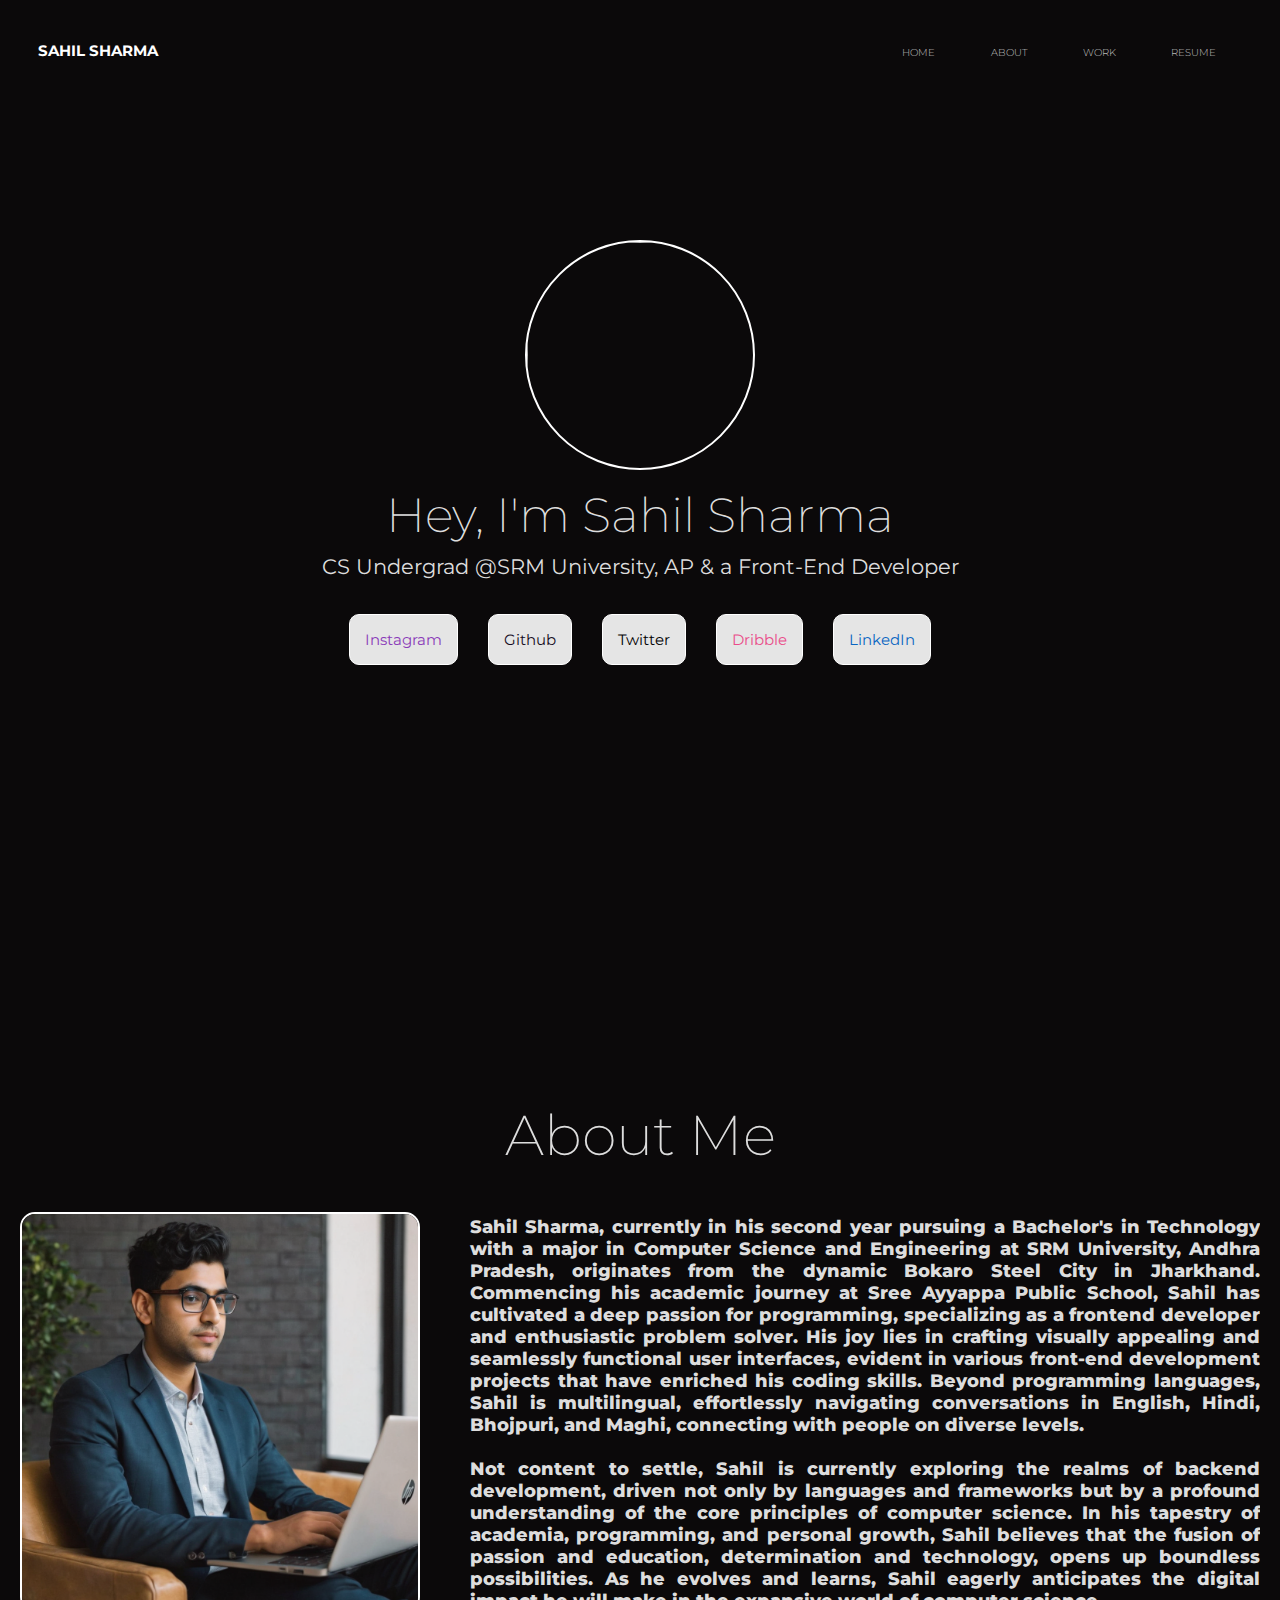
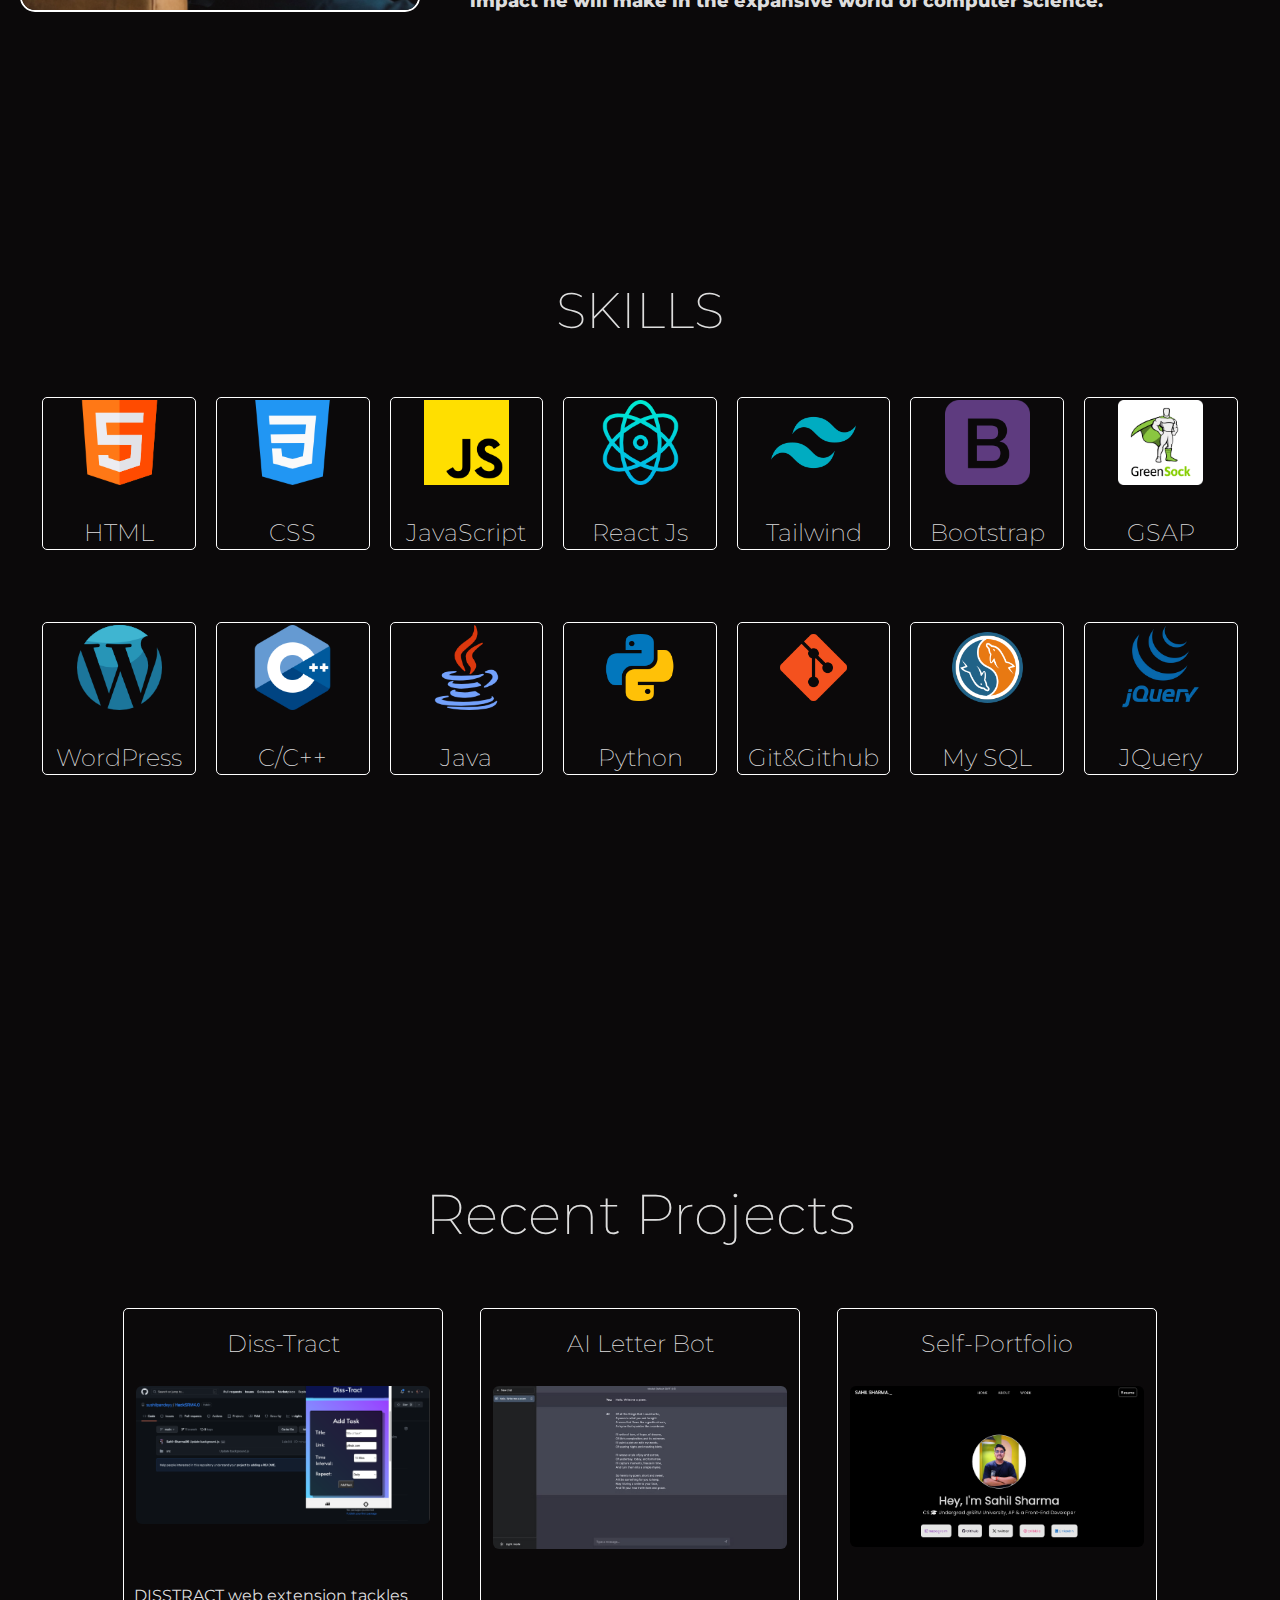
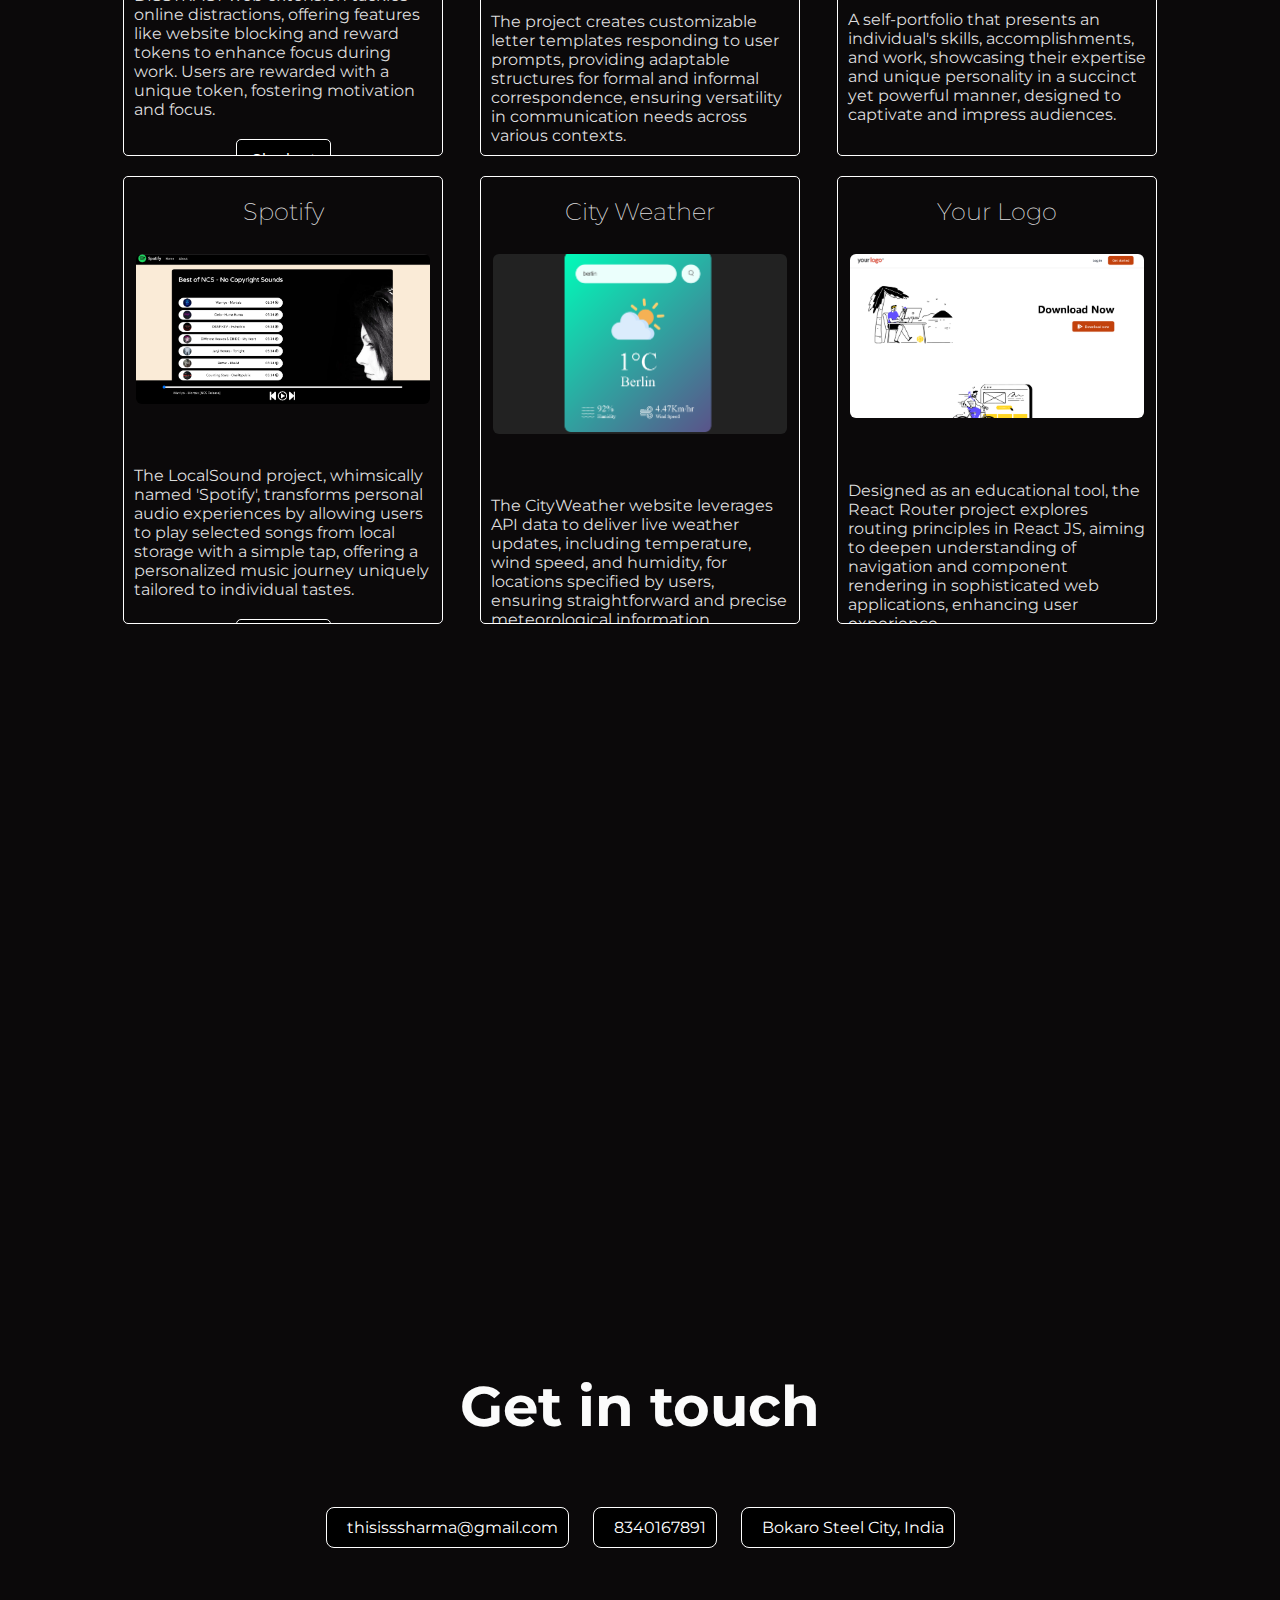
==== index.html @ 9c2ec604 "Project Content Change" ====
<!DOCTYPE html>
<html lang="en">
  <head>
    <meta charset="UTF-8" />
    <meta name="viewport" content="width=device-width, initial-scale=1.0" />
    <title>Portfolio Website</title>
    <link rel="stylesheet" href="style.css" />
    <link
    href="https://cdn.jsdelivr.net/npm/remixicon@4.2.0/fonts/remixicon.css"
    rel="stylesheet"
/>
  </head>
  <body>

    <div class="main">

      <div class="nav">
        <h1 id="logo">SAHIL SHARMA</h1>
        <i class="ri-menu-line" id="menu-icon"></i>
        <div class="navPart2">
          <ul class="navLinks">
            <li><a href="#home-Page"><h2>HOME</h2></a></li>
            <li><a href="#about-Page"><h2>ABOUT</h2></a></li>
            <li><a href="#work-Page"><h2>WORK</h2></a></li>
            <li><a class="button resume" href="https://drive.google.com/file/d/19qJJuSrFkynkQlX98zrEZRynOc0UW84W/view?usp=sharing"><h2>RESUME</h2></a></li>
          </ul>
        </div>
      </div>
  
      <section id="home-Page">
        <div class="homePage">
          <div class="imageContainer">
            <img
              class="image"
              src="https://avatars.githubusercontent.com/u/116885079?v=4"
              alt=""
            />
          </div>
          <div class="nameAndSmallIntro">
            <div class="name">
              <h2>Hey, I'm <span id="my-Name">Sahil Sharma</span></h2>
            </div>
            <div class="smallIntro">
              <p>
                CS
                <i class="fa-solid fa-graduation-cap" style="color: #ffffff"></i>
                Undergrad @SRM University, AP & a Front-End Developer
              </p>
            </div>
          </div>
          <div class="socialMedia">
            <p class="socialIcon">
              <a href="https://www.instagram.com/sharma_ji0612/" class="insta"
                ><i class="fa-brands fa-instagram"></i>   Instagram</a
              >
            </p>
            <p class="socialIcon">
              <a href="https://github.com/Sahil-Sharma06" class="github"
                ><i class="fa-brands fa-github"></i> Github</a
              >
            </p>
            <!-- I want to change my new twitter account link -->
            <p class="socialIcon">
              <a href="https://twitter.com/Sharmaa_ji06" class="twitter"><i class="fa-brands fa-x-twitter"></i> Twitter</a>
            </p>
            
            <p class="socialIcon">
              <a href="https://dribbble.com/SharmaSahil06" class="dribble"
                ><i class="fa-brands fa-dribbble"></i> Dribble</a
              >
            </p>
            <p class="socialIcon">
              <a href="https://www.linkedin.com/in/sahil-sharma-a735b4247/" class="linkedIn"
                ><i class="fa-brands fa-linkedin"></i> LinkedIn</a
              >
            </p>
          </div>
        </div>
    
  
      </section>
      
      <section id="about-Page">
  
        <div class="aboutPage">
          <div class="aboutHeading">
            <h1>About Me</h1>
          </div>
          <div class="aboutMe" id="about-me">
            <div class="aboutMeImage">
              <img id="about-me-img" src="./Assets/AboutMeImage.png" alt="" />
            </div>
            <div class="aboutMeContent">
              <p class="aboutMe-content">
                Sahil Sharma, currently in his second year pursuing a Bachelor's in Technology with a major in Computer Science and Engineering at SRM University, Andhra Pradesh, originates from the dynamic Bokaro Steel City in Jharkhand. Commencing his academic journey at Sree Ayyappa Public School, Sahil has cultivated a deep passion for programming, specializing as a frontend developer and enthusiastic problem solver. His joy lies in crafting visually appealing and seamlessly functional user interfaces, evident in various front-end development projects that have enriched his coding skills. Beyond programming languages, Sahil is multilingual, effortlessly navigating conversations in English, Hindi, Bhojpuri, and Maghi, connecting with people on diverse levels.
  
  
                <br />
                <br />
                Not content to settle, Sahil is currently exploring the realms of backend development, driven not only by languages and frameworks but by a profound understanding of the core principles of computer science. In his tapestry of academia, programming, and personal growth, Sahil believes that the fusion of passion and education, determination and technology, opens up boundless possibilities. As he evolves and learns, Sahil eagerly anticipates the digital impact he will make in the expansive world of computer science.
              </p>
            </div>
          </div>
        </div>
  
      </section>
  
      <section id="skill-Page">
  
        <div class="skillsContainer">
          <div class="skillsHeading">
            <h1 class="skillHeading">SKILLS</h1>
    
            <div class="skills" id="skill-Cards">
              <div class="html skillCard">
                <img class="skillImage" src="./Assets/html.png" alt="" />
                <h2>HTML</h2>
              </div>
              <div class="css skillCard">
                <img class="skillImage" src="./Assets/css-3.png" alt="" />
                <h2>CSS</h2>
              </div>
              <div class="js skillCard">
                <img class="skillImage" src="./Assets/js.png" alt="" />
                <h2>JavaScript</h2>
              </div>
              <div class="react skillCard">
                <img class="skillImage" src="./Assets/physics.png" alt="" />
                <h2>React Js</h2>
              </div>
              <div class="tailwind skillCard">
                <img class="skillImage" src="./Assets/tailwind.png" alt="" />
                <h2>Tailwind</h2>
              </div>
              <div class="bootstrap skillCard">
                <img class="skillImage" src="./Assets/bootstrap.png" alt="" />
                <h2>Bootstrap</h2>
              </div>
              <div class="gsap skillCard">
                <img class="skillImage" src="./Assets/greensock@2x.png" alt="" />
                <h2>GSAP</h2>
              </div>
              <div class="wordpress skillCard">
                <img class="skillImage" src="./Assets/wordpress.png" alt="" />
                <h2>WordPress</h2>
              </div>
              <div class="cPlusPlus skillCard">
                <img class="skillImage" src="./Assets/c-.png" alt="" />
                <h2>C/C++</h2>
              </div>
              <div class="java skillCard">
                <img class="skillImage" src="./Assets/java.png" alt="" />
                <h2>Java</h2>
              </div>
              <div class="python skillCard">
                <img class="skillImage" src="./Assets/python.png" alt="" />
                <h2>Python</h2>
              </div>
              <div class="gitAndGitHub skillCard">
                <img class="skillImage" src="./Assets/git.png" alt="" />
                <h2>Git&Github</h2>
              </div>
              <div class="mysql skillCard">
                <img class="skillImage" src="./Assets/mysql.png" alt="" />
                <h2>My SQL</h2>
              </div>
              <div class="jquery skillCard">
                <img class="skillImage" src="./Assets/Jquery.webp" alt="" />
                <h2>JQuery</h2>
              </div>
            </div>
          </div>
        </div>
  
      </section>
  
  
      <section id="project-Page">
  
        <div class="recentWorkContainer" id="work-Page">
          <div class="recentWorkHeading">
            <h1 class="recentHeading">Recent Projects</h1>
    
            <div class="projects">
              <div class="disstract project">
                <h2 class="projectHeading">Diss-Tract</h2>
                <img src="./Assets/Diss-Tract.png" alt="" />
                <p class="projectContent">
                  DISSTRACT web extension tackles online distractions, offering
                  features like website blocking and reward tokens to enhance focus
                  during work. Users are rewarded with a unique token, fostering
                  motivation and focus.
                </p>
                <a
                class="button"
                href=""
                ><button class="link">Checkout<i class="fa-solid fa-arrow-up-right-from-square"></i></button></a
              >
              </div>
              <div class="letterBot project">
                <h2 class="projectHeading">AI Letter Bot</h2>
                <img src="./Assets/Chatbot.png" alt="" />
                <p class="projectContent">
                  The project creates customizable letter templates responding to user prompts, providing adaptable structures for formal and informal correspondence, ensuring versatility in communication needs across various contexts.
                </p>
                <a
                class="button"
                href=""
                ><button class="link">Checkout<i class="fa-solid fa-arrow-up-right-from-square"></i></button></a
              >
              </div>
              <div class="portfolio project">
                <h2 class="projectHeading">Self-Portfolio</h2>
                <img src="./Assets/self-portfolio.png" alt="" />
                <p class="projectContent">
                  A self-portfolio that presents an individual's skills, accomplishments, and work, showcasing their expertise and unique personality in a succinct yet powerful manner, designed to captivate and impress audiences.
                </p>
                <a
                class="button"
                href=""
                ><button class="link">Checkout<i class="fa-solid fa-arrow-up-right-from-square"></i></button></a
              >
              </div>
              <div class="SpotifyClone project">
                <h2 class="projectHeading">Spotify</h2>
                <img src="./Assets/Spotify.png" alt="" />
                <p class="projectContent">
                  The LocalSound project, whimsically named 'Spotify', transforms personal audio experiences by allowing users to play selected songs from local storage with a simple tap, offering a personalized music journey uniquely tailored to individual tastes.                </p>
                <a
                class="button"
                href=""
                ><button class="link">Checkout<i class="fa-solid fa-arrow-up-right-from-square"></i></button></a
              >
              </div>
              <div class="weatherapp project">
                <h2 class="projectHeading">City Weather</h2>
                <img src="./Assets/weather-app.png" alt="" />
                <p class="projectContent">
                  The CityWeather website leverages API data to deliver live weather updates, including temperature, wind speed, and humidity, for locations specified by users, ensuring straightforward and precise meteorological information.
                </p>
                <a
                class="button"
                href=""
                ><button class="link">Checkout<i class="fa-solid fa-arrow-up-right-from-square"></i></button></a
              >
              </div>
              <div class="yourLogo project">
                <h2 class="projectHeading">Your Logo</h2>
                <img src="./Assets/yourlogo.png" alt="" />
                <p class="projectContent">
                  Designed as an educational tool, the React Router project explores routing principles in React JS, aiming to deepen understanding of navigation and component rendering in sophisticated web applications, enhancing user experience.
                </p>
                <a
                class="button"
                href=""
                ><button class="link">Checkout<i class="fa-solid fa-arrow-up-right-from-square"></i></button></a
              >
              </div>
            </div>
          </div>
        </div>
    
  
      </section>
  
      
      <section class="contact-me" id="contact-loc">
        <h1>Get in touch</h1>
        <div class="contact">
          <div class="contact-card">
            <i class="fa-regular fa-envelope"></i>
            <p>thisisssharma@gmail.com</p>
          </div>
          <div class="contact-card">
            <i class="fa-solid fa-phone"></i>
            <p>8340167891</p>
          </div>
          <div class="contact-card">
            <i class="fa-solid fa-address-card"></i>
            <p>Bokaro Steel City, India</p>
          </div>
        </div>
        <div class="socialMedia footer">
          <p class="socialIcon">
            <a href="https://www.instagram.com/sharma_ji0612/" class="insta"
              ><i class="fa-brands fa-instagram"></i> Instagram</a
            >
          </p>
          <p class="socialIcon">
            <a href="https://github.com/Sahil-Sharma06" class="github"
              ><i class="fa-brands fa-github"></i> Github</a
            >
          </p>
          <p class="socialIcon">
            <a href="https://twitter.com/Sharmaji0612" class="twitter">
              <i class="fa-brands fa-x-twitter"></i> Twitter</a
            >
          </p>
          <p class="socialIcon">
            <a href="https://dribbble.com/SharmaSahil06" class="dribble"
              ><i class="fa-brands fa-dribbble"></i> Dribble</a
            >
          </p>
          <p class="socialIcon">
            <a href="https://www.linkedin.com/in/sahil-sharma-a735b4247/" class="linkedIn"
              ><i class="fa-brands fa-linkedin"></i> LinkedIn</a
            >
          </p>
        </div>
      </section>
  
      <script
        src="https://kit.fontawesome.com/61b1ea64b8.js"
        crossorigin="anonymous"
      ></script>
      <script src="https://cdnjs.cloudflare.com/ajax/libs/gsap/3.12.4/gsap.min.js" integrity="sha512-EZI2cBcGPnmR89wTgVnN3602Yyi7muWo8y1B3a8WmIv1J9tYG+udH4LvmYjLiGp37yHB7FfaPBo8ly178m9g4Q==" crossorigin="anonymous" referrerpolicy="no-referrer"></script>
      
      <script src="https://cdnjs.cloudflare.com/ajax/libs/gsap/3.12.4/ScrollTrigger.min.js" integrity="sha512-OzC82YiH3UmMMs6Ydd9f2i7mS+UFL5f977iIoJ6oy07AJT+ePds9QOEtqXztSH29Nzua59fYS36knmMcv79GOg==" crossorigin="anonymous" referrerpolicy="no-referrer"></script>
  
      <script src="js.js"></script>
    </body>
  </html>
  


    </div>
---- style.css ----
@import url('https://fonts.googleapis.com/css2?family=Montserrat&display=swap');

* {
  margin: 0;
  padding: 0;
  box-sizing: border-box;
}

h1 {
  font-weight: 200;
}

h2 {
  font-weight: 200;
}

html, body {
  height: 100%;
  width: 100%;
}

.main {
  height: 100%;
  width: 100%;
}

body {
  background-color: #0b090a;
  color: #dddddd;
  font-family: 'Montserrat', sans-serif;
  scroll-behavior: smooth;
  width: 100vw;

}

li, a {
  font-size: 0.8vw; /* Adjust font size for better responsiveness */
  color: white;
  text-decoration: none;
  list-style: none;
}

.navLinks li a h2{
  font-size: 0.8vw;
}
.navLinks ul i{
  cursor: pointer;
}

.nav {
  height: 100px;
  width: 100%;
  display: flex;
  justify-content: space-between;
  align-items: center;
  padding: 0 3vw;
}

#logo {
  cursor: pointer;
  font-size: 1.2vw;
  font-weight: bold;
  color: white;
}

.nav h1 {
  font-size: 1.5vw;
}

.nav i{
  display: none;
}

.navLinks li {
  display: inline-block;
  padding: 0 2vw; /* Adjust horizontal padding */
}

.navLinks li a {
  position: relative;
  transition: color 0.3s ease 0s;
}

.resume {
  height: 2.5vw;
  width: 5vw;
  font-size: 1.2vw; /* Adjust font size */
  color: rgb(255, 255, 255);
  background-color: #0b090a;
  border-radius: 5px;
  cursor: pointer;
}

.navLinks li a::after {
  content: '';
  display: block;
  position: absolute;
  width: 0;
  height: 2px;
  background-color: rgb(187, 187, 187);
  bottom: -3px;
  left: 0;
  transition: width 0.5s ease 0s;
}

.navLinks li a:hover::after {
  width: 100%;
}

@media (max-width: 600px) {
  .nav { 
    padding: 5px; /* Adjust padding for smaller screens */
    width: 100%;
  }

  .nav i{
    display: flex;
    align-items: center;
    padding: 0 3vw;
  }

  #logo {
    font-size: 3vw; /* Adjust logo size for smaller screens */
    padding: 0 3vw;
  }

  .navPart2 {
    display: none;
    position: absolute;
    top: 100px;
    left: 0;
    width: 100%;
    background-color: #0b090a;
    padding: 20px;
    box-sizing: border-box;
    z-index: 1000;
    transition: transform 0.3s ease;
    transform: translateY(-100%);
  }

  .navPart2.show-menu {
    display: block;
    transform: translateY(0);
  }

  .navLinks {
    display: flex;
    flex-direction: column;
    justify-content: center;
  }

  .navLinks li {
    margin-bottom: 10px;
  }

  .hide {
    display: none;
  }

  .navLinks{
    display: flex;
    flex-direction: column;
  }

  .navPart2{
    margin-left: 10px;
    display: none;
  }

  .nav h1 {
    font-size: 4vw; /* Adjust heading size for smaller screens */
  }

  .navLinks li {
   /* Change list items to display as block elements */
    padding: 10px 0; /* Adjust vertical padding */
  }

  .navLinks li a h2 {
    margin-left: 15px;
    font-size: 4vw; /* Adjust font size for smaller screens */
  }

  .resume {
    height: auto; /* Adjust height to fit content */
    width: auto; /* Adjust width to fit content */
    font-size: 1.2vw; /* Adjust font size */
  }
}



.homePage {
  height: 80vh;
  width: 100%;
  display: flex;
  flex-direction: column;
  justify-content: center;
  align-items: center;
}

#my-Name{
  transition: all 0.2s ease;
}

#my-Name:hover{
  /* font-size: 3.5rem; */
  cursor: pointer;
  color: rgb(217, 0, 255);
  /* text-decoration: underline; */
}

.image {
  height: 230px;
  width: 230px;
  border-radius: 50%;
  border: 2px solid white;
}

.nameAndSmallIntro {
  text-align: center;
  margin-top: 10px;
}

.smallIntro h3 {
  font-size: 1.5rem;
}

.smallIntro p {
   margin-top: 10px;
  font-size: 1.3rem;
}

.name {
  font-size: 2rem;
}

.socialMedia {
  display: flex;
  margin-top: 20px;
}

.socialIcon {
  background-color: rgb(229, 229, 229);
  border: 1px solid white;
  border-radius: 10px;
  padding: 15px;
  margin: 15px;
}

.socialIcon a {
  color: black;
  font-size: 15px;
  cursor: pointer;
}

.socialMedia .socialIcon .twitter {
  color: black;
}


.socialMedia .socialIcon .insta {
  color: #8a3ab9;
}

.socialMedia .socialIcon .github {
  color: #150c23;
}

.socialMedia .socialIcon .dribble {
  color: #ea4c89;
}

.socialMedia .socialIcon .linkedIn {
  color: #0a66c2;
}

.introContent {
  margin: 20px;
  text-align: left;
}

@media (max-width: 600px){
  .homePage{
    width: 100%;
    height: 65vh;
  }
  .name h2{
    font-size: 8vw;
  }
  .socialMedia{
   display: none;
  }
  #my-Name{
    color: rgb(217, 0, 255);
  }
  
}

.aboutPage{
    margin-top: 10vh;
    height: 100vh;
    padding: 20px;
    /* width: 100%; */
    display: flex;
    flex-direction: column;
    align-items: center;
    justify-content: center;
}

.aboutHeading h1{
    font-size: 56px;
    padding: 20px;
}

.aboutMe{
    display: flex;
    justify-content: center;
    align-items: center;
    overflow: hidden;
}

.aboutMe .aboutMeImage img{
    height: 400px;
    width: 400px;
    margin-right: 50px;
    object-fit: cover;
    overflow: hidden;
    border: 2px solid white;
    border-radius: 15px;
}

.aboutMeContent{
    height: 50vh;
    width: 100%;
    display: flex;
    flex-direction: column;
    justify-content: center;
    align-items: center;
}

.aboutMe .aboutMeContent p{
    text-align: justify;
    font-size: 18px;
    font-weight: 800;
}

@media (max-width: 600px) {
  .aboutPage{
    width: 100%;
  }

  .aboutHeading h1{
    font-size: 10vw;
  }

  .aboutMeImage{
    display: flex;
    align-items: center;
    margin-left: 10vw;
  }

  #about-me-img{
    height: 300px;
    width: 300px;
  }

  .aboutMe{
    flex-direction: column;
  }

  .aboutMeContent{
    width: 80vw;
  }

  .aboutMe .aboutMeContent p{
    font-size: 11px;
    font-weight: 300;
  }


}

.skillsContainer {
  margin-top: 50px;
  height: 100vh;
  width: 100%;
}

.skillsHeading {
  display: flex;
  flex-direction: column;
  justify-content: center;
  align-items: center;
}

.skillHeading {
  font-size: 50px;
  padding: 20px;
}

.skills {
  display: flex;
  flex-wrap: wrap;
  justify-content: center;
  align-items: center;
  height: 50vh;
  width: 100vw;
}

.skillCard {
  height: 12vw;
  width: 12vw;
  border-radius: 20px;
  display: flex;
  flex-direction: column;
  overflow: hidden;
  align-items: center;
  justify-content: center;
  gap: 2.5vh;
  transition: all ease 0.5s;
}

.skillCard:hover {
  background-color: rgb(220, 220, 220);
  color: black;
}

.skillCard h2 {
  margin-top: 10px;
}

.html {
  border: 1px solid white;
  margin: 10px;
  border-radius: 5px;
}

.css {
  border: 1px solid white;
  margin: 10px;
  border-radius: 5px;
}

.js {
  border: 1px solid white;
  margin: 10px;
  border-radius: 5px;
}

.react {
  border: 1px solid white;
  margin: 10px;
  border-radius: 5px;
}

.tailwind {
  border: 1px solid white;
  margin: 10px;
  border-radius: 5px;
}

.bootstrap {
  border: 1px solid white;
  margin: 10px;
  border-radius: 5px;
}

.gsap {
  border: 1px solid white;
  margin: 10px;
  border-radius: 5px;
}

.skillImage {
  height: 85px;
  width: 85px;
}

.wordpress {
  border: 1px solid white;
  margin: 10px;
  border-radius: 5px;
}

.cPlusPlus {
  border: 1px solid white;
  margin: 10px;
  border-radius: 5px;
}

.java {
  border: 1px solid white;
  margin: 10px;
  border-radius: 5px;
}

.python {
  border: 1px solid white;
  margin: 10px;
  border-radius: 5px;
}

.gitAndGitHub {
  border: 1px solid white;
  margin: 10px;
  border-radius: 5px;
}

.mysql {
  border: 1px solid white;
  margin: 10px;
  border-radius: 5px;
}

.jquery {
  border: 1px solid white;
  margin: 10px;
  border-radius: 5px;
}

@media (max-width: 600px) {
  .skillsContainer {
    width: 100%;
    margin-top: 20px; 
  }

  .skills {
    height: auto; /* Remove fixed height */
    width: 100%;
    display: flex;
    flex-wrap: wrap;
    justify-content: center;
    align-items: center;
    padding: 0 5px; /* Add padding to create space between cards */
  }

  .skillCard {
    height: 110px; 
    width: 45%; 
    margin: 10px 2.5%;
    gap: 1vh; 
  }

  .skillCard h2 {
    font-size: 1rem; 
  }

  .skillImage {
    height: 40px; 
    width: 40px; 
  }

  .skillsHeading h1 {
    font-size: 45px;
  }
}


.recentWorkContainer {
  height: 150vh;
  width: 100%;
}

.recentWorkHeading {
  display: flex;
  flex-direction: column;
  justify-content: center;
  align-items: center;
}

.recentHeading {
  font-size: 56px;
  padding: 20px;
}

.projects {
  height: 700px;
  width: 85vw;
  display: flex;
  margin-top: 30px;
  justify-content: space-evenly;
  flex-wrap:wrap;
  align-items: center;
}

.project {
  height: 35vw;
  width: 25vw;
  margin-top: 20px;
  border-radius: 20px;
  display: flex;
  flex-direction: column;
  align-items: center;
  overflow: hidden;
  gap: 2.5vh;
  transition: all ease 0.5s;
}

.project .link{
  height: 40px;
  width: 95px;
  font-size: 15px;
  color: rgb(255, 255, 255);
  background-color: rgb(0, 0, 0);
  border: 1px solid white;
  border-radius: 5px;
  cursor: pointer;
  position: inherit;
  top: 30%;
  left: 20%;
}

.project .link:hover{
  background-color: rgb(220, 220, 220);
  color: black;
  transition: all 0.3s ease 0s;
}


.project p{
  padding: 10px;
  height: 140px;
}

.projectHeading {
  margin-top: 20px;
}

.projectContent {
  margin-top: 30px;
}

.disstract {
  border: 1px solid white;
  margin: 10px;
  border-radius: 5px;
}

.letterBot {
  border: 1px solid white;
  margin: 10px;
  border-radius: 5px;
}

.portfolio {
  border: 1px solid white;
  margin: 10px;
  border-radius: 5px;
}

.SpotifyClone {
  border: 1px solid white;
  margin: 10px;
  border-radius: 5px;
}

.weatherapp {
  border: 1px solid white;
  margin: 10px;
  border-radius: 5px;
}

.yourLogo {
  border: 1px solid white;
  margin: 10px;
  border-radius: 5px;
}

.project img{
  height: 180px;
  width: 23vw;
  border-radius: 6px;
  margin-top: 5px;
  object-fit: cover;
}

@media (max-width: 600px) {
  .recentWorkContainer{
    width: 100%;
    height: 370vh;
    margin-top: 35vh; 
  }
  .projects {
    width: 100%;
    padding: 0 10px; /* Add padding for spacing */
  }

  .recentHeading{
    font-size: 40px;
  }

  .project {
    width: 90%;
    height: 60vh;
    margin-top: 20px;
    border-radius: 20px;
    display: flex;
    flex-direction: column;
    align-items: center;
    overflow: hidden;
    gap: 2.5vh;
    transition: all ease 0.5s;
    padding-bottom: 15px;
  }

  .project img{
    width: 100%;
  }

  .project .link {
    height: 40px;
    width: 95px;
    font-size: 15px;
  }

  .project .link:hover {
    background-color: rgb(220, 220, 220);
    color: black;
    transition: all 0.3s ease 0s;
  }

  .project p {
    padding: 10px;
    height: auto; /* Remove fixed height */
    width: 100%; /* Adjust width to fill the container */
  }

  .projectHeading {
    margin-top: 20px;
  }

  .projectContent {
    margin-top: 30px;
  }
}



#contact-loc{
  height: 100vh;
  width: 100%;
  margin-top: 100px;
}

.contact-me {
  width: 100vw;
  height: 100vh;
  padding: 100px;
  display: flex;
  flex-direction: column;
  align-items: center;
  justify-content: center;
}

.contact-me h1 {
  font-size: 56px;
  color: #fbfbfb;
  font-weight: 700;
}

.contact {
  display: flex;
  gap: 24px;
}

.contact-card:hover{
  background-color: rgb(220, 220, 220);
  color: black;
  transition: all 0.3s ease 0s;
}

.contact-card {
  background-color: #000000;
  color: rgb(255, 255, 255);
  border: 1px solid white;
  padding: 10px;
  border-radius: 8px;
  display: flex;
  align-items: center;
  justify-content: center;
  gap: 10px;
  margin-top: 7.5vh;
  cursor: pointer;
}


@media (max-width: 600px) {

  #contact-loc{
    margin-top: 40vh;
  }
  .contact-me {
    padding: 50px; 
  }

  .contact-me h1 {
    font-size: 36px; 
  }

  .contact {
    flex-direction: column;
    align-items: center;
    gap: 20px; 
  }

  .contact-card {
    margin-top: 20px; 
    padding: 15px; 
  }

}

.footer{
  display: none;
}

@media (max-width: 600px) {

  .footer{
    width: 100%;
    text-align: center;
    display: block;
  }
}

/* Making the website responsive  */
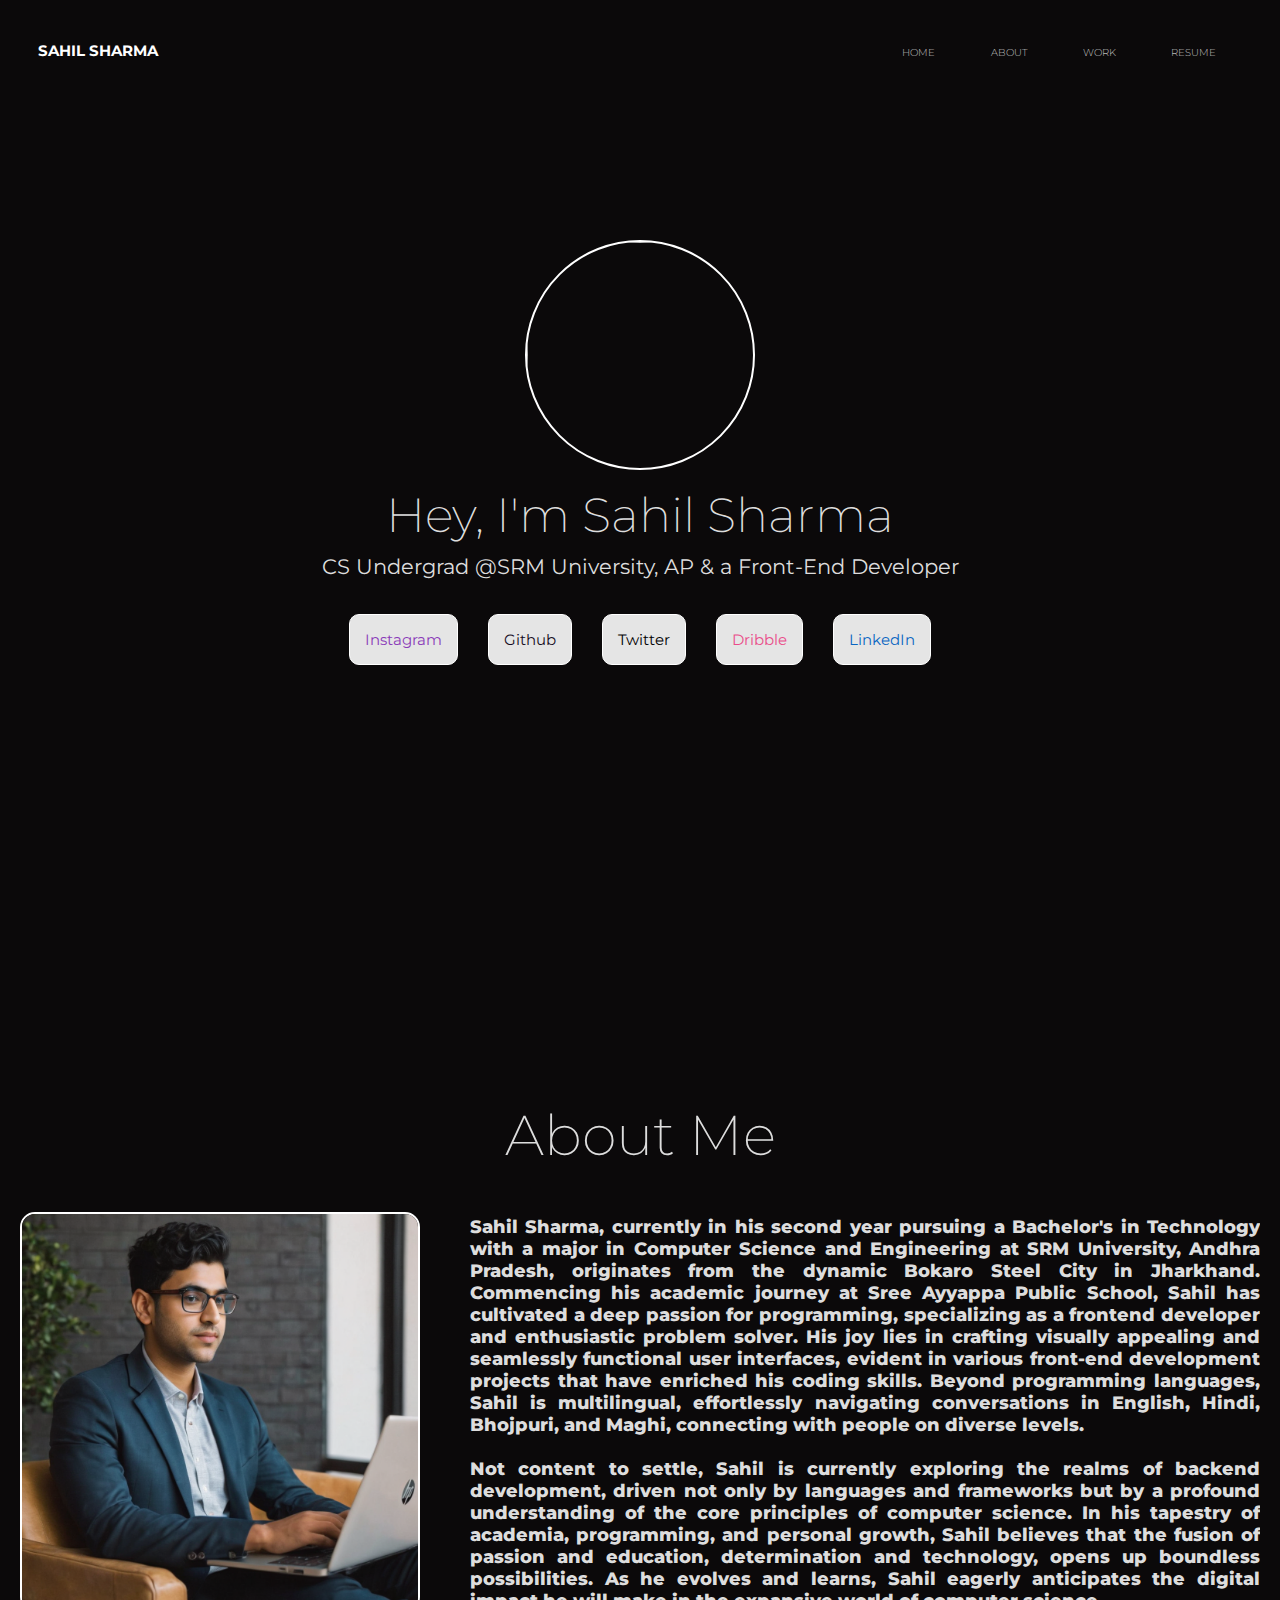
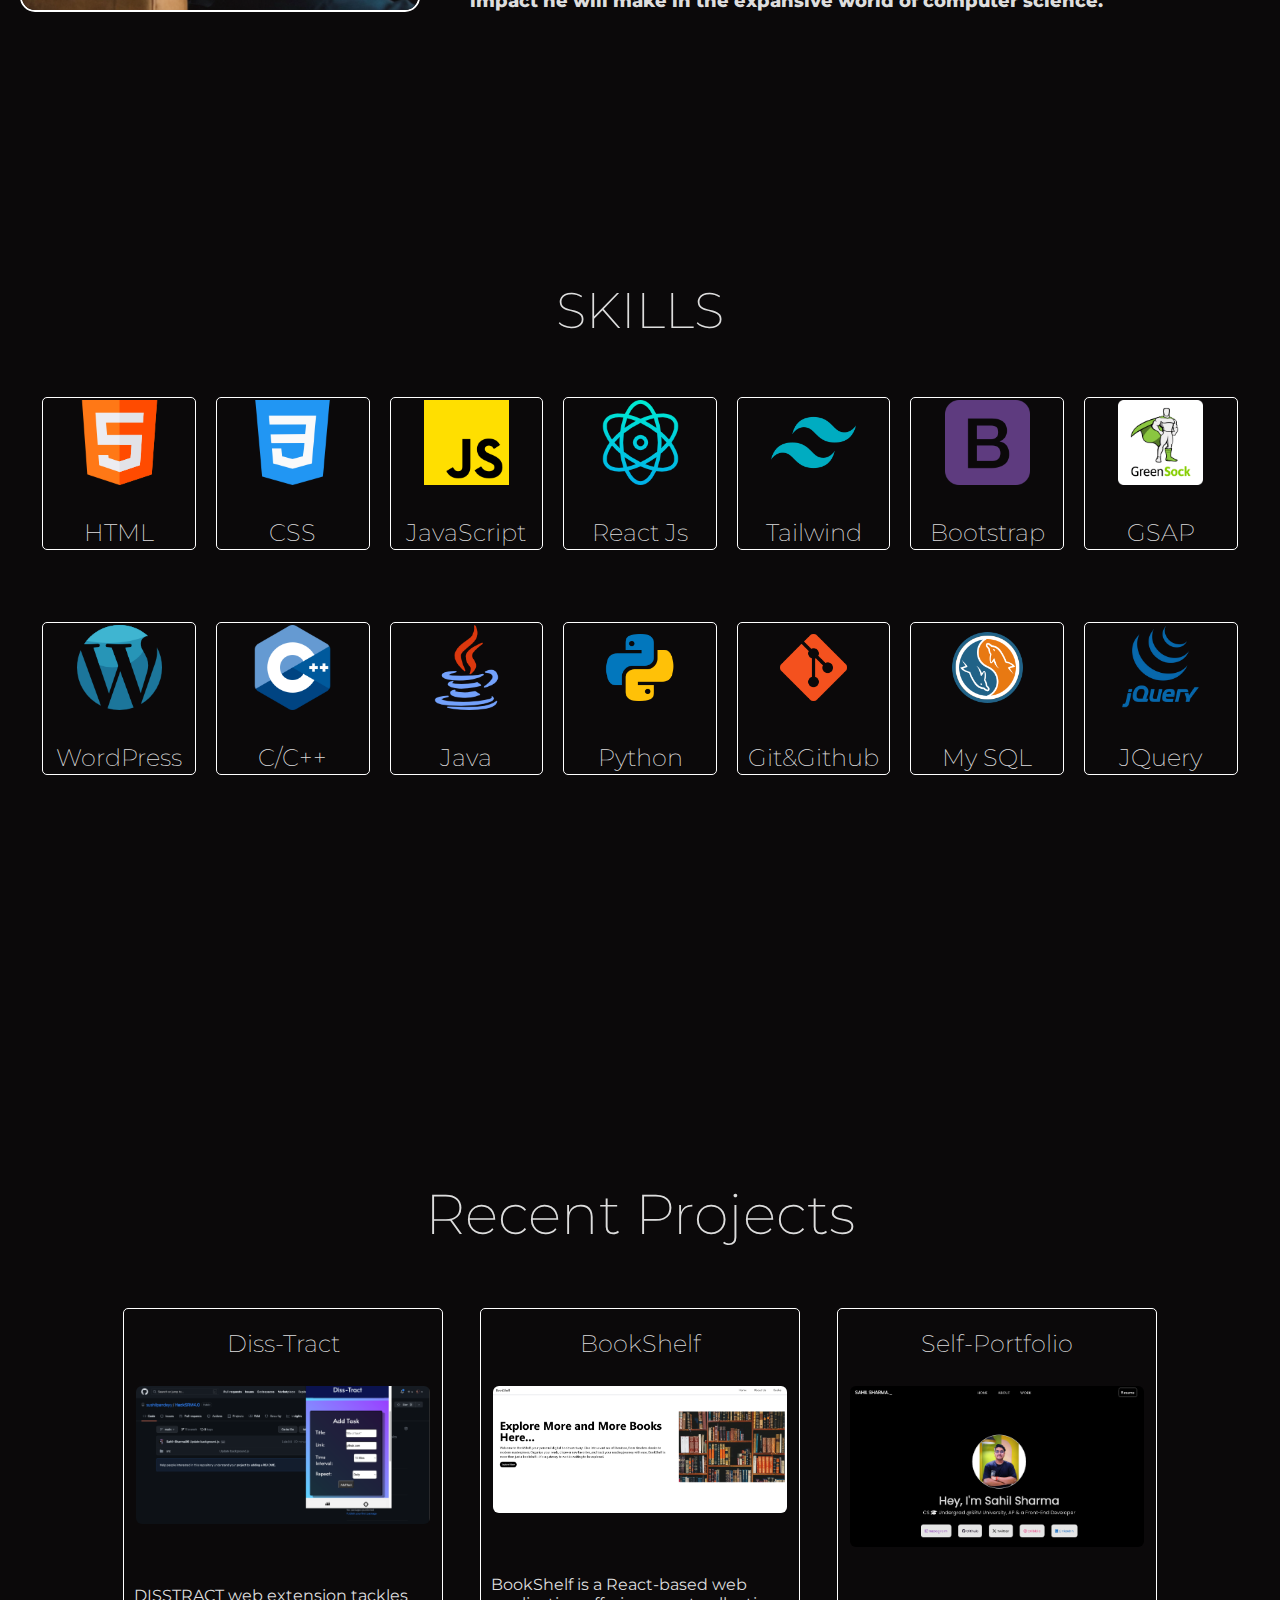
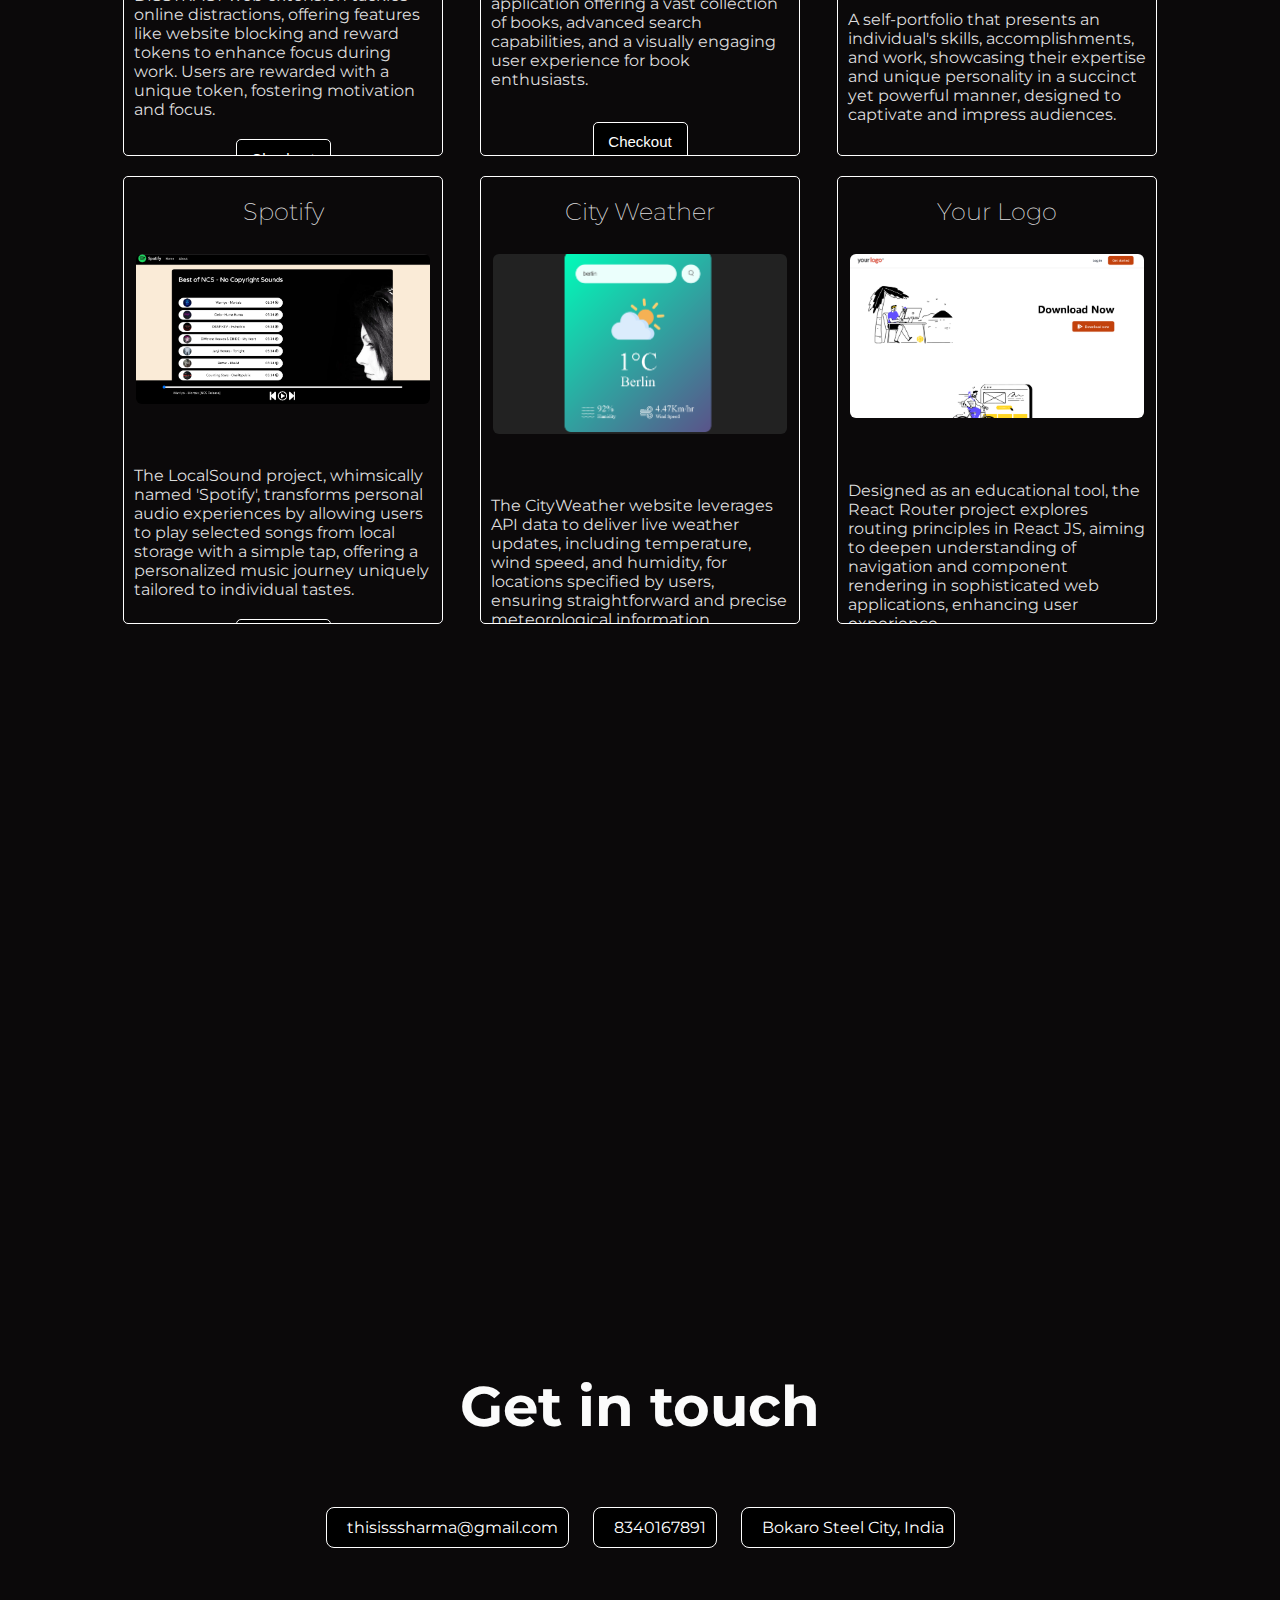
==== commit b0882d87: "Project Section Change" ====
--- a/index.html
+++ b/index.html
@@ -198,10 +198,10 @@
               >
               </div>
               <div class="letterBot project">
-                <h2 class="projectHeading">AI Letter Bot</h2>
-                <img src="./Assets/Chatbot.png" alt="" />
-                <p class="projectContent">
-                  The project creates customizable letter templates responding to user prompts, providing adaptable structures for formal and informal correspondence, ensuring versatility in communication needs across various contexts.
+                <h2 class="projectHeading">BookShelf</h2>
+                <img src="./Assets/BookShelf.png" alt="" />
+                <p class="projectContent">
+                  BookShelf is a React-based web application offering a vast collection of books, advanced search capabilities, and a visually engaging user experience for book enthusiasts.
                 </p>
                 <a
                 class="button"
--- a/style.css
+++ b/style.css
@@ -348,6 +348,7 @@
 @media (max-width: 600px) {
   .aboutPage{
     width: 100%;
+    height: auto;
   }
 
   .aboutHeading h1{
@@ -370,7 +371,9 @@
   }
 
   .aboutMeContent{
+    margin-top: 10px;
     width: 80vw;
+    height: 50vh;
   }
 
   .aboutMe .aboutMeContent p{
@@ -692,7 +695,7 @@
 
   .project {
     width: 90%;
-    height: 60vh;
+    height: 65vh;
     margin-top: 20px;
     border-radius: 20px;
     display: flex;
@@ -722,8 +725,8 @@
 
   .project p {
     padding: 10px;
-    height: auto; /* Remove fixed height */
-    width: 100%; /* Adjust width to fill the container */
+    /* height: auto;  */
+    width: 100%; 
   }
 
   .projectHeading {
@@ -788,7 +791,7 @@
 @media (max-width: 600px) {
 
   #contact-loc{
-    margin-top: 40vh;
+    margin-top: 60vh;
   }
   .contact-me {
     padding: 50px; 
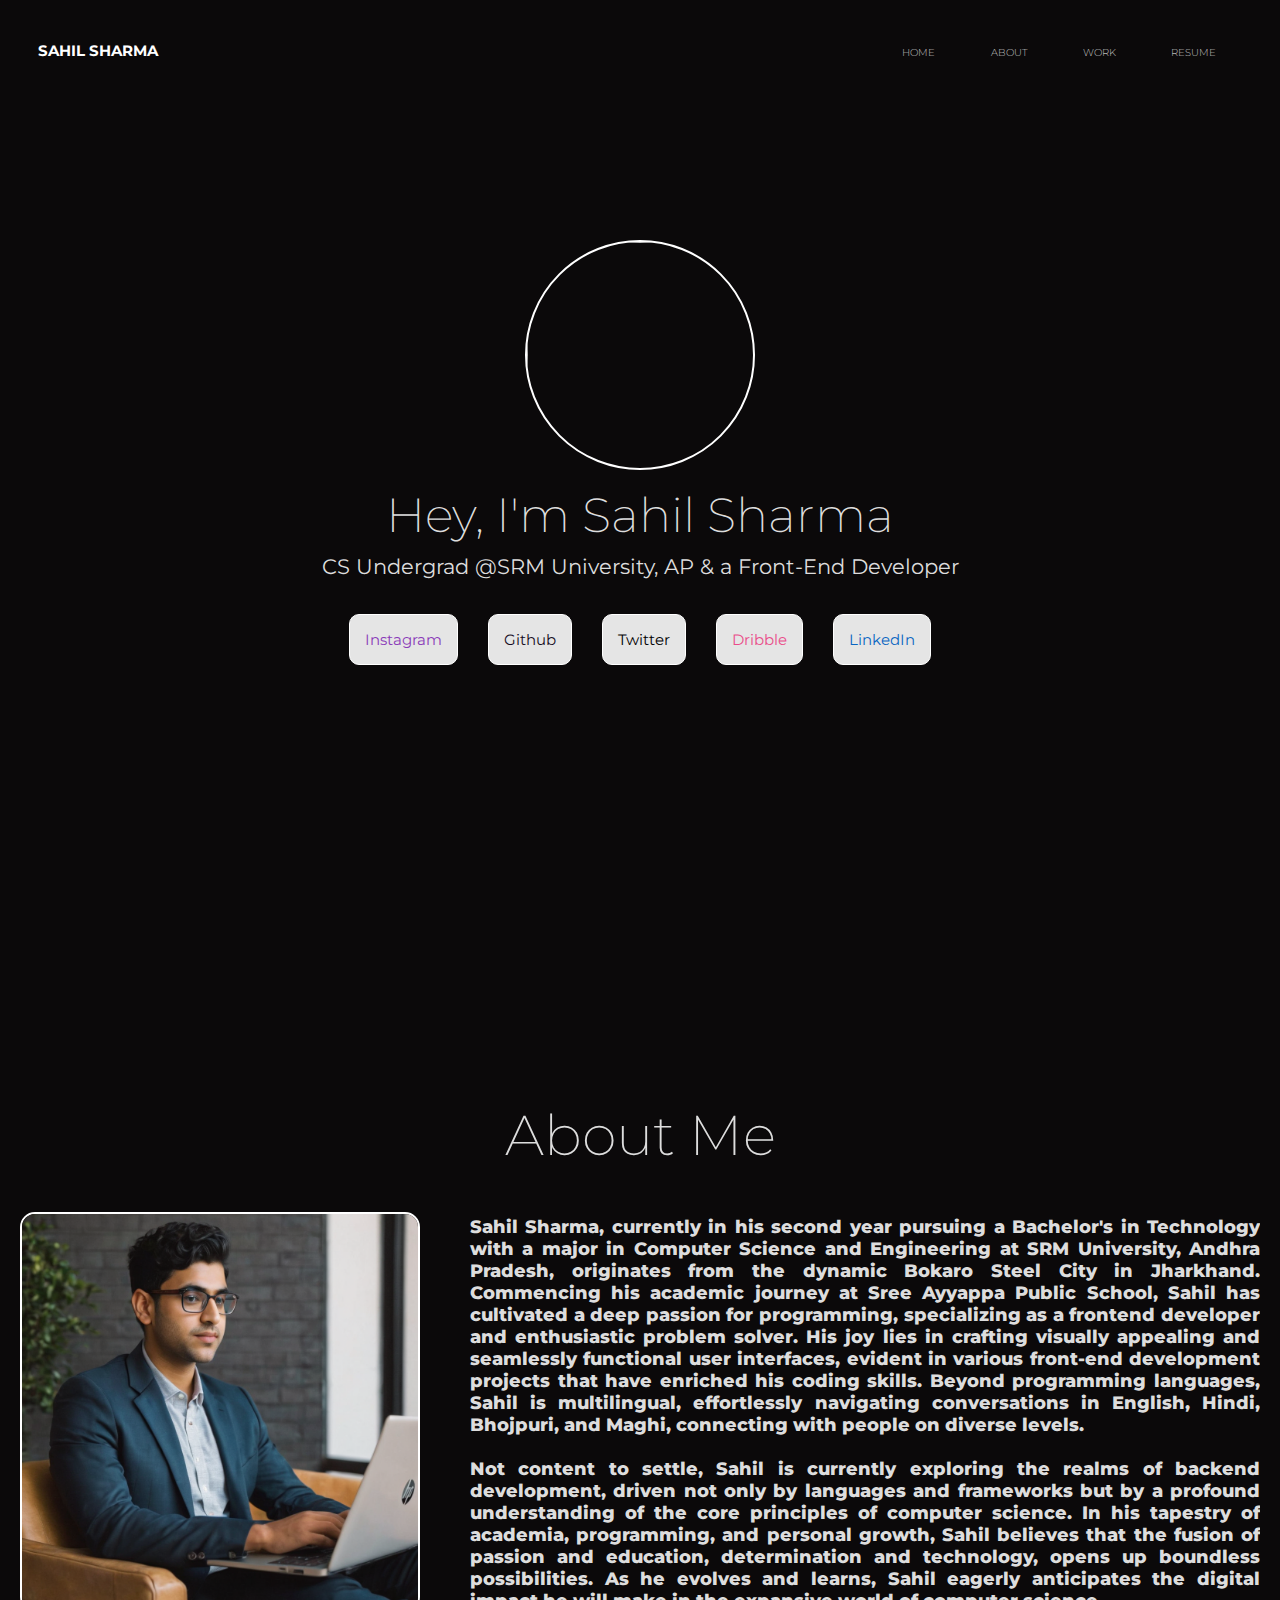
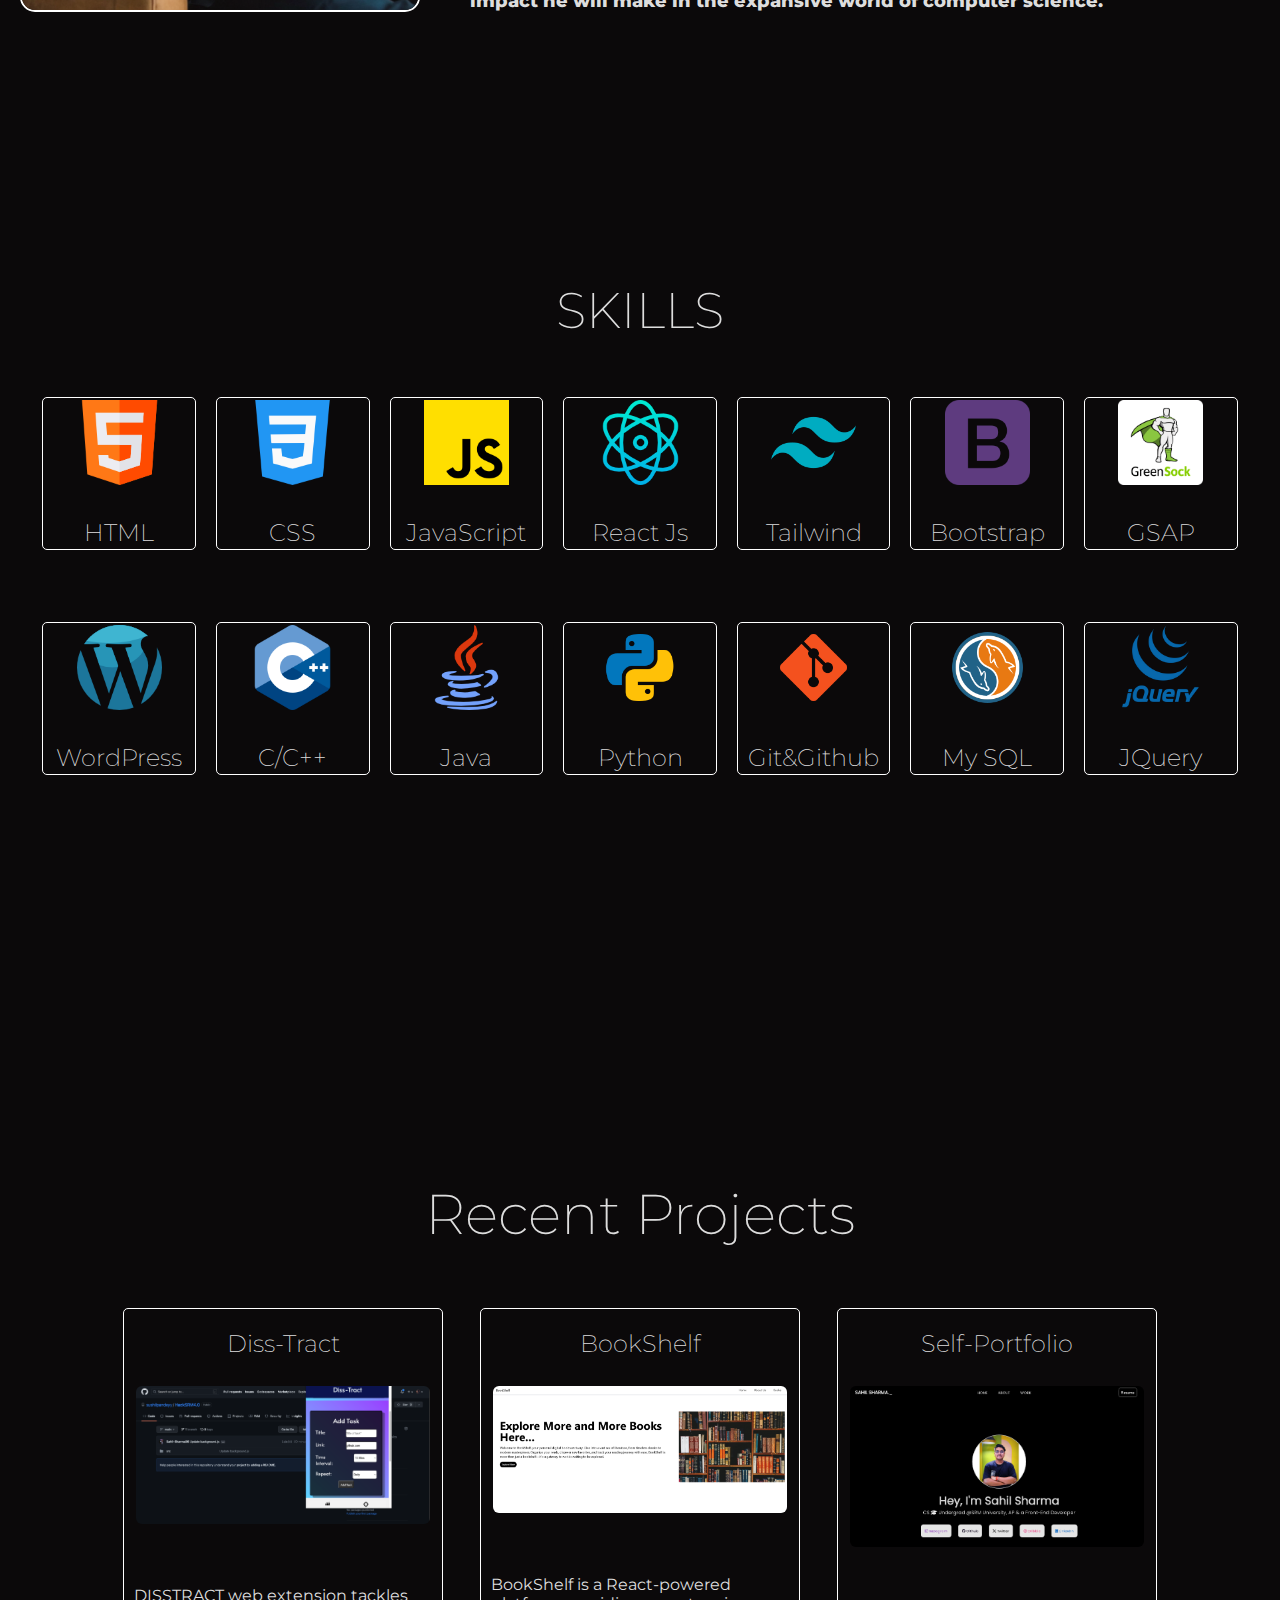
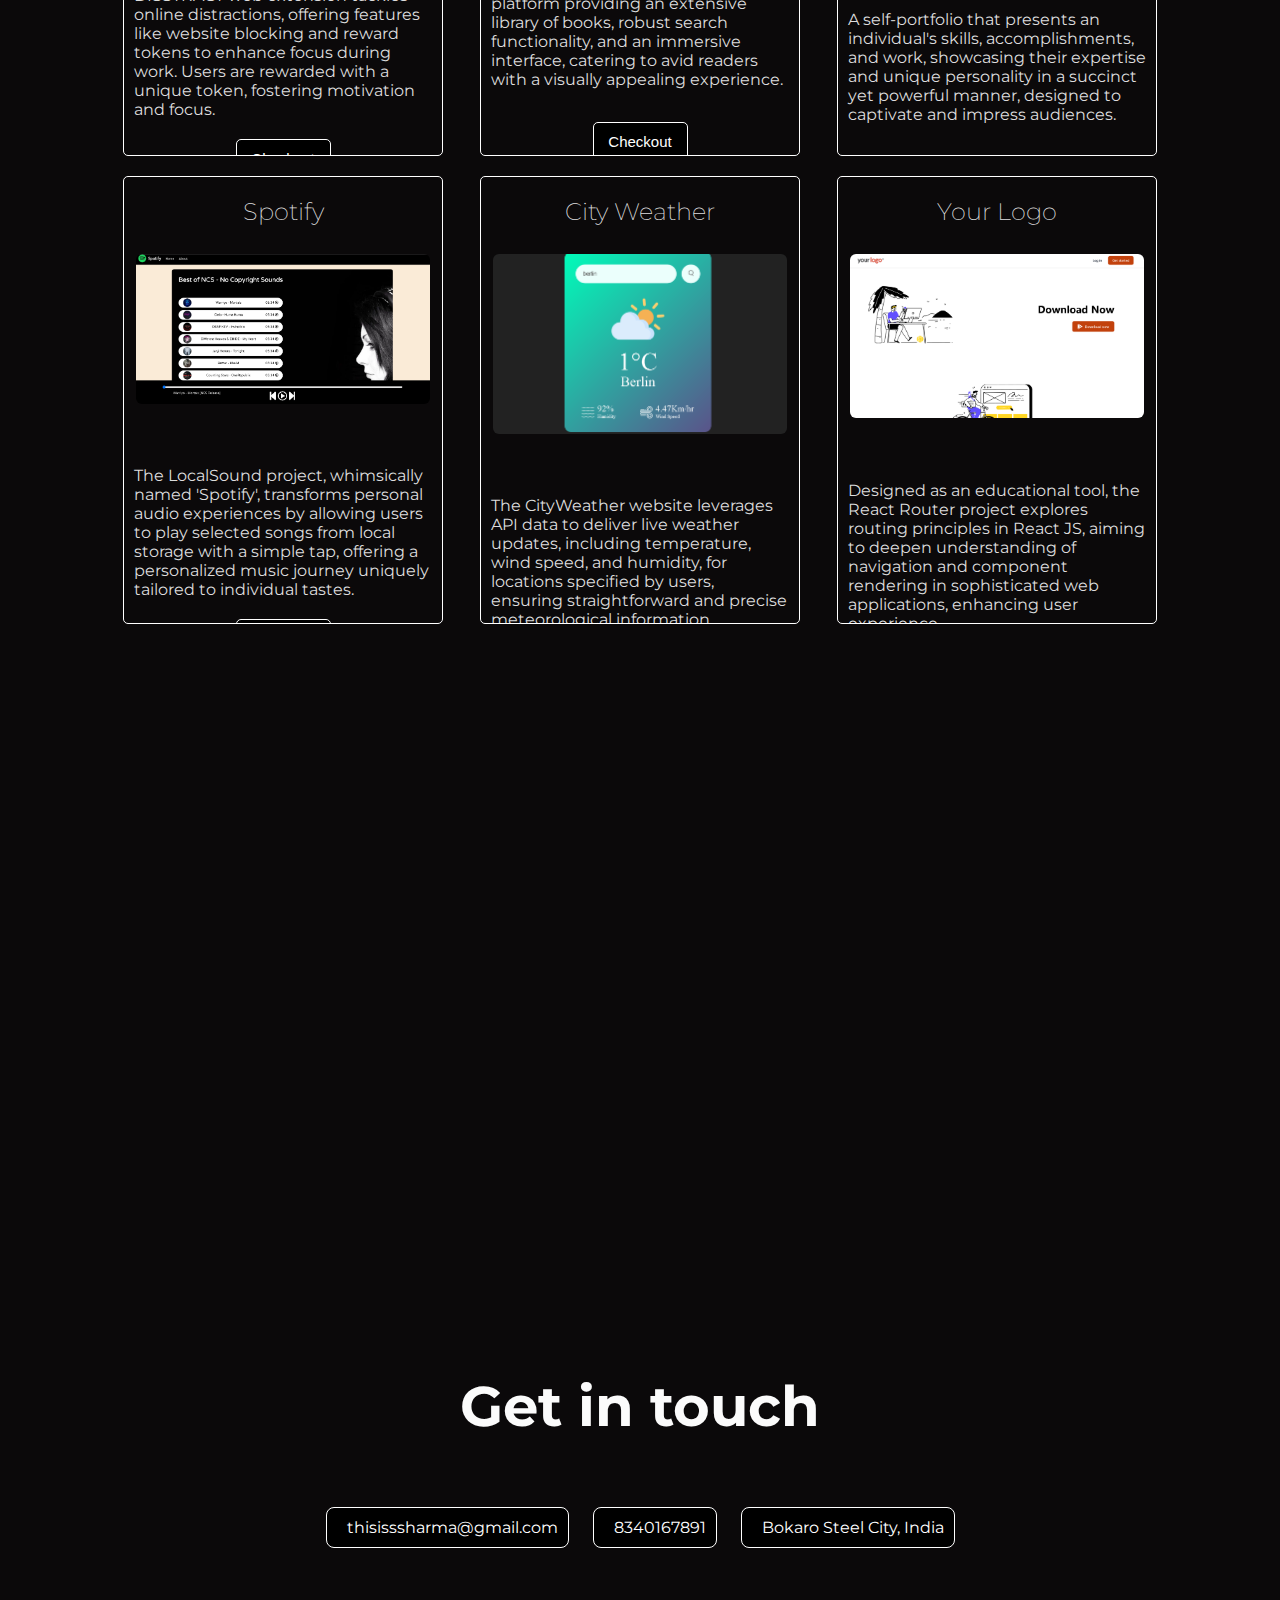
==== commit 55db41a1: "Project Section" ====
--- a/index.html
+++ b/index.html
@@ -201,7 +201,7 @@
                 <h2 class="projectHeading">BookShelf</h2>
                 <img src="./Assets/BookShelf.png" alt="" />
                 <p class="projectContent">
-                  BookShelf is a React-based web application offering a vast collection of books, advanced search capabilities, and a visually engaging user experience for book enthusiasts.
+                  BookShelf is a React-powered platform providing an extensive library of books, robust search functionality, and an immersive interface, catering to avid readers with a visually appealing experience.
                 </p>
                 <a
                 class="button"
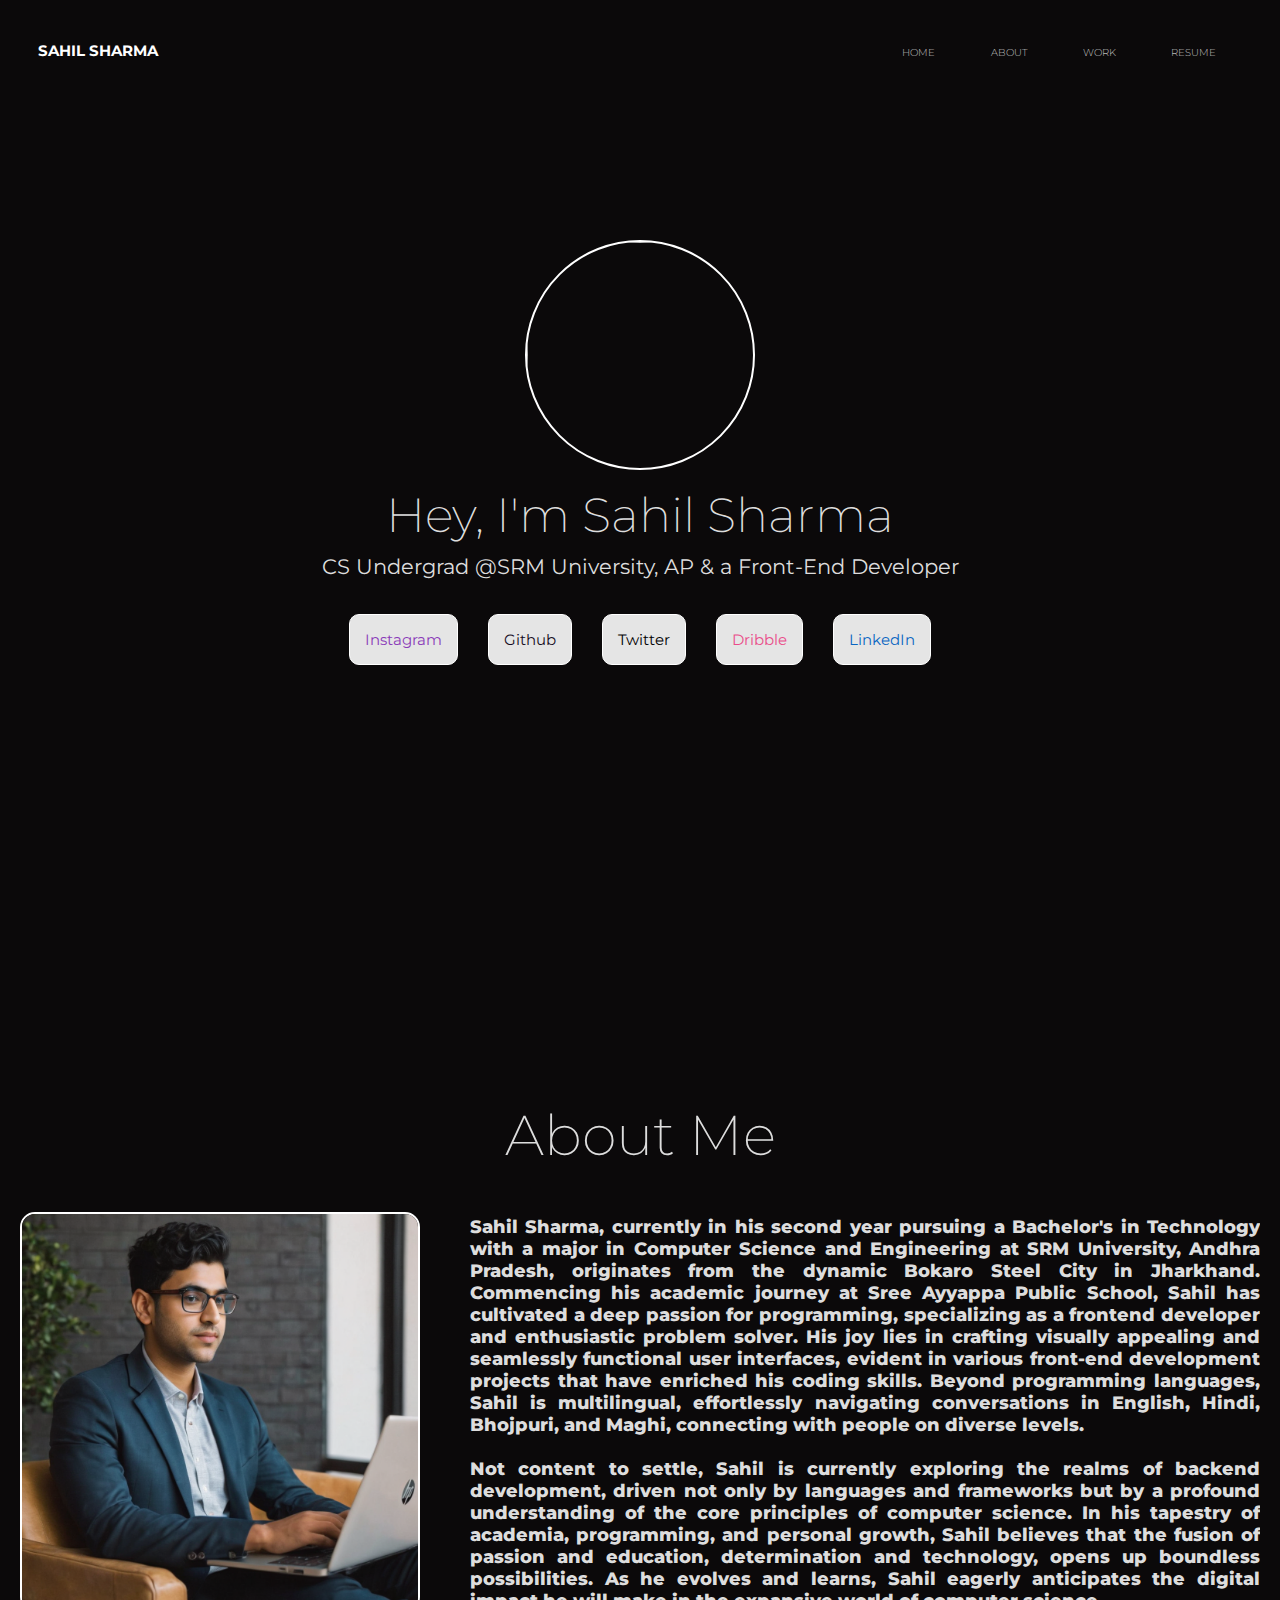
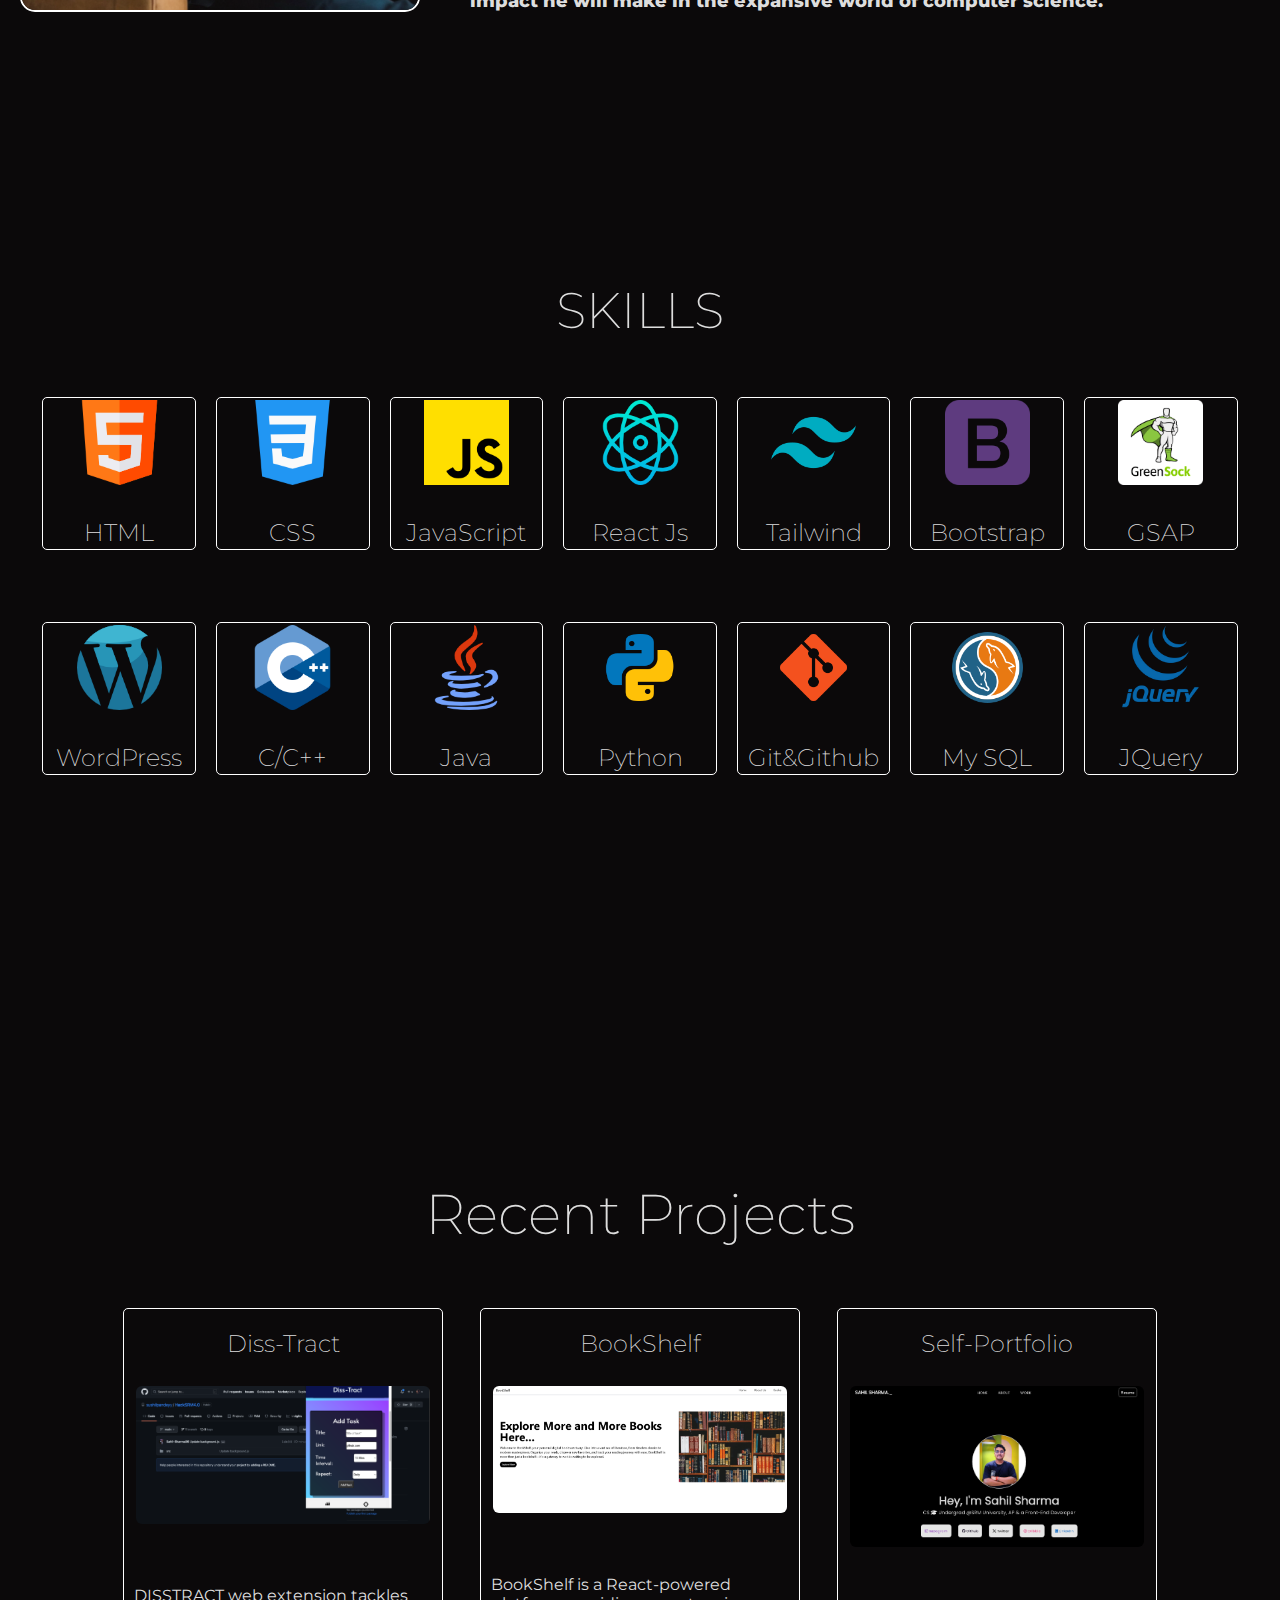
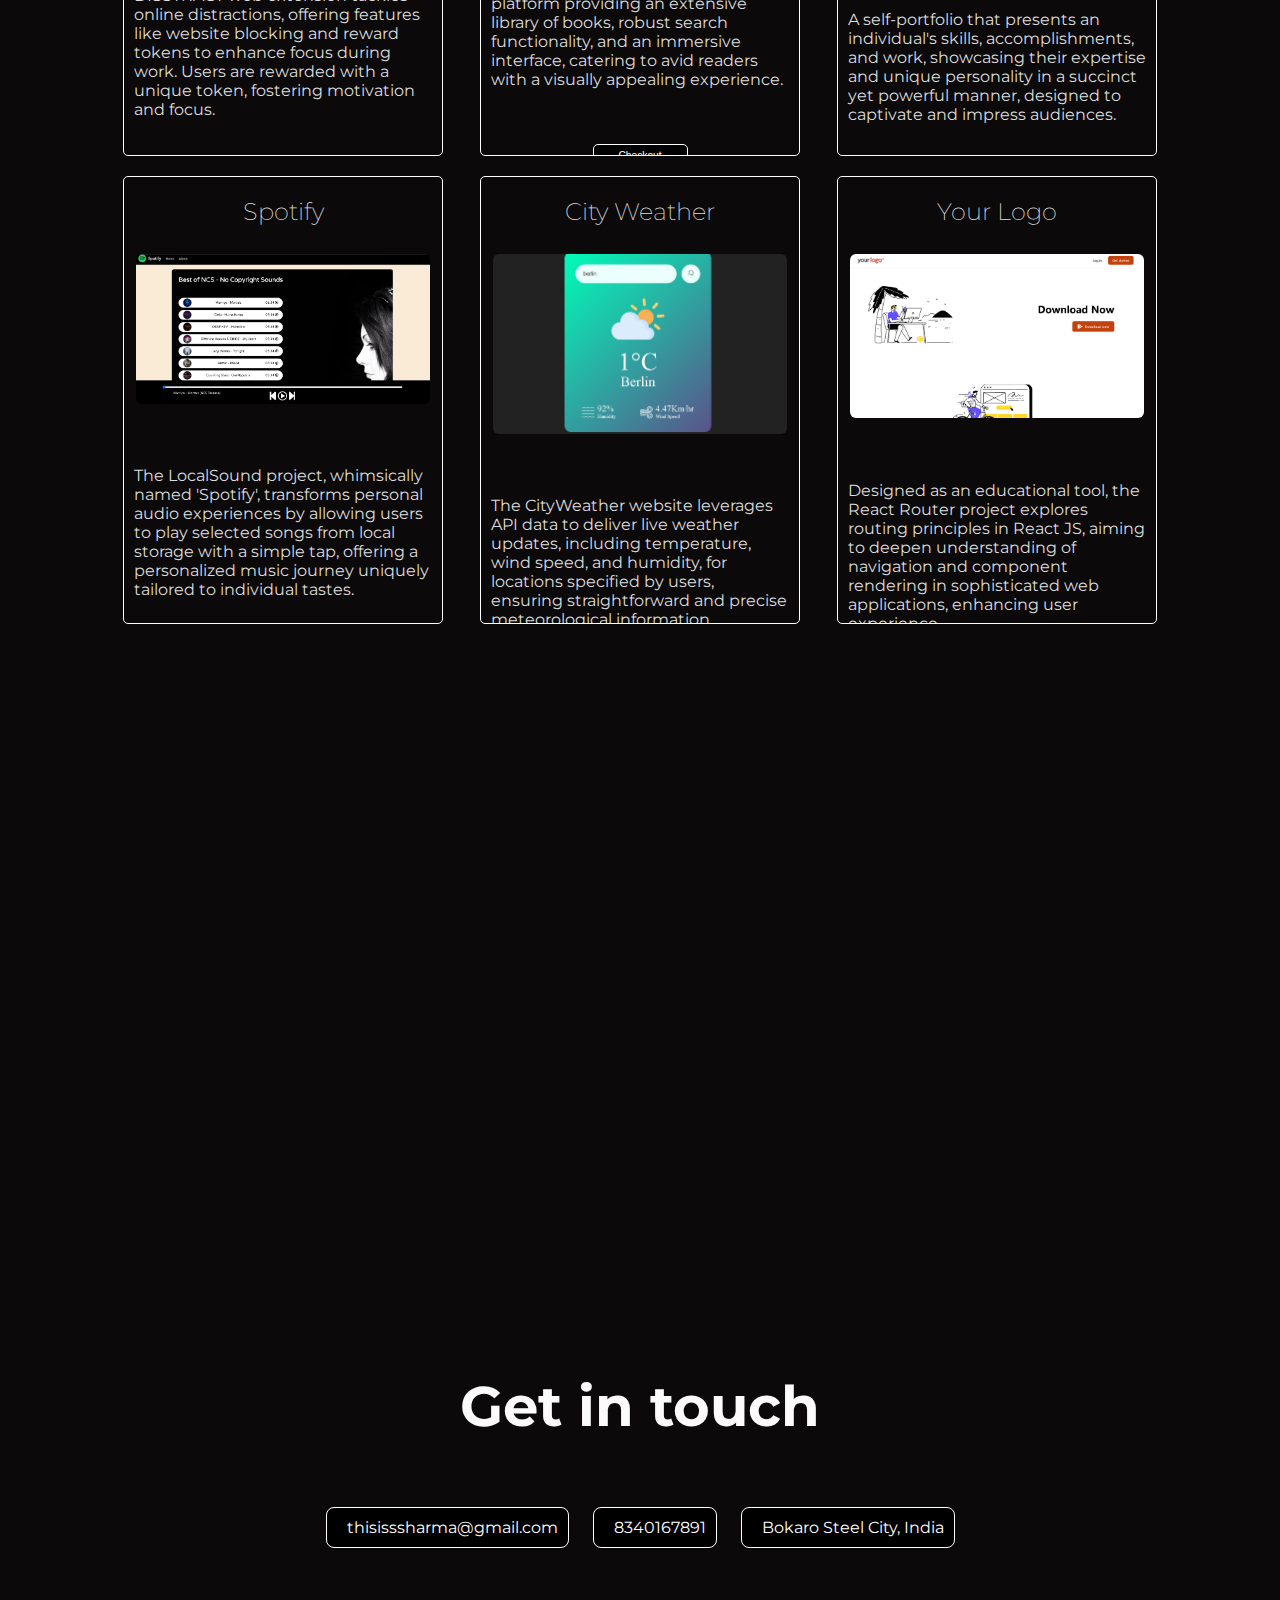
==== commit cad884ff: "Adding links in Project Section" ====
--- a/index.html
+++ b/index.html
@@ -194,7 +194,7 @@
                 <a
                 class="button"
                 href=""
-                ><button class="link">Checkout<i class="fa-solid fa-arrow-up-right-from-square"></i></button></a
+                ><button class="link"><a href="https://chromewebstore.google.com/detail/disstract/pglfgdgdfkkklgfiikjilgjdbpfmioli">Checkout <i class="fa-solid fa-arrow-up-right-from-square"></i></a></button></a
               >
               </div>
               <div class="letterBot project">
@@ -206,7 +206,7 @@
                 <a
                 class="button"
                 href=""
-                ><button class="link">Checkout<i class="fa-solid fa-arrow-up-right-from-square"></i></button></a
+                ><button class="link"><a href="https://book-shelf-eta.vercel.app/">Checkout <i class="fa-solid fa-arrow-up-right-from-square"></i></a></button></a
               >
               </div>
               <div class="portfolio project">
@@ -218,7 +218,7 @@
                 <a
                 class="button"
                 href=""
-                ><button class="link">Checkout<i class="fa-solid fa-arrow-up-right-from-square"></i></button></a
+                ><button class="link"><a href="https://portfolio-sahilsharma.netlify.app/">Checkout <i class="fa-solid fa-arrow-up-right-from-square"></i></a></button></a
               >
               </div>
               <div class="SpotifyClone project">
@@ -229,7 +229,7 @@
                 <a
                 class="button"
                 href=""
-                ><button class="link">Checkout<i class="fa-solid fa-arrow-up-right-from-square"></i></button></a
+                ><button class="link"><a href="https://github.com/Sahil-Sharma06/SpotifyClone">Checkout<i class="fa-solid fa-arrow-up-right-from-square"></i></a></button></a
               >
               </div>
               <div class="weatherapp project">
@@ -241,7 +241,7 @@
                 <a
                 class="button"
                 href=""
-                ><button class="link">Checkout<i class="fa-solid fa-arrow-up-right-from-square"></i></button></a
+                ><button class="link"><a href="https://weather-web-app-brdz-q1y4zxqpu-sahils-projects-172607c8.vercel.app/">Checkout<i class="fa-solid fa-arrow-up-right-from-square"></i></a></button></a
               >
               </div>
               <div class="yourLogo project">
@@ -253,7 +253,7 @@
                 <a
                 class="button"
                 href=""
-                ><button class="link">Checkout<i class="fa-solid fa-arrow-up-right-from-square"></i></button></a
+                ><button class="link"><a href="https://github.com/Sahil-Sharma06/YourLogo-Learning-Project-">Checkout<i class="fa-solid fa-arrow-up-right-from-square"></i></a></button></a
               >
               </div>
             </div>
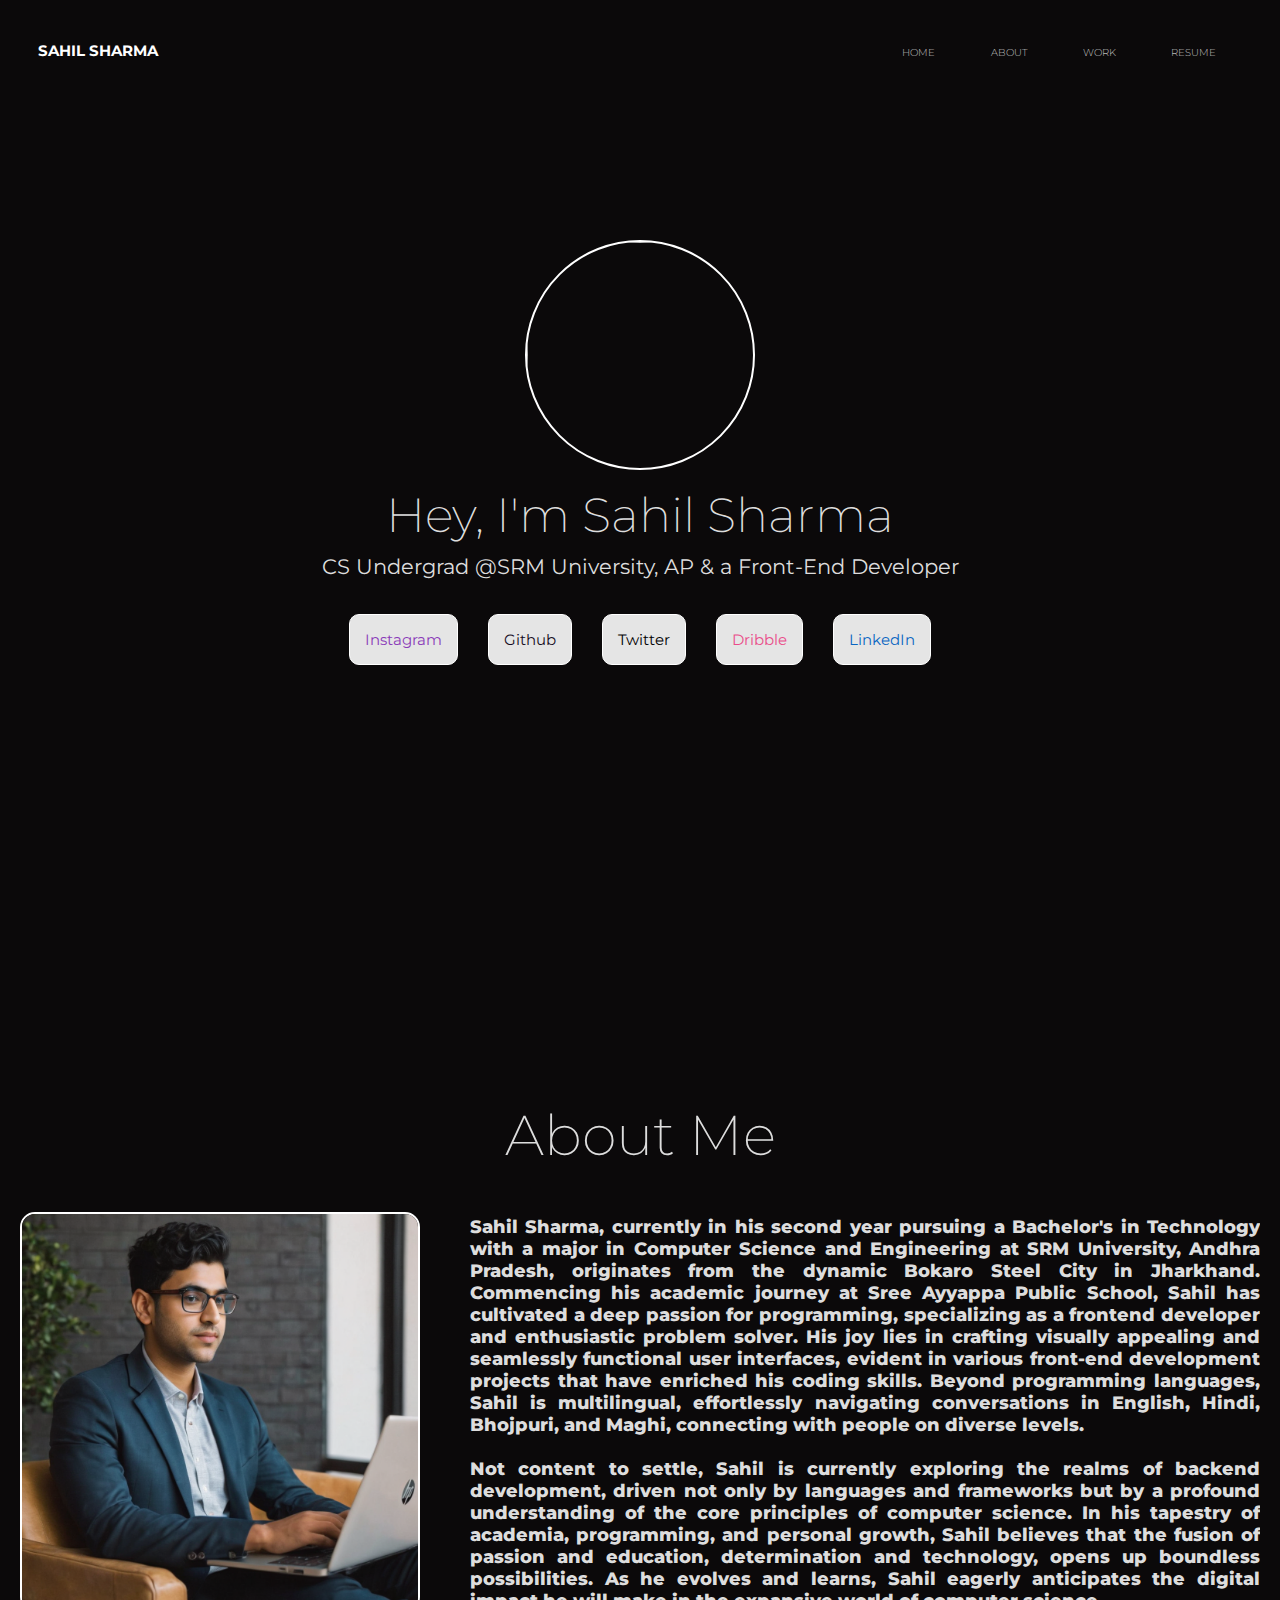
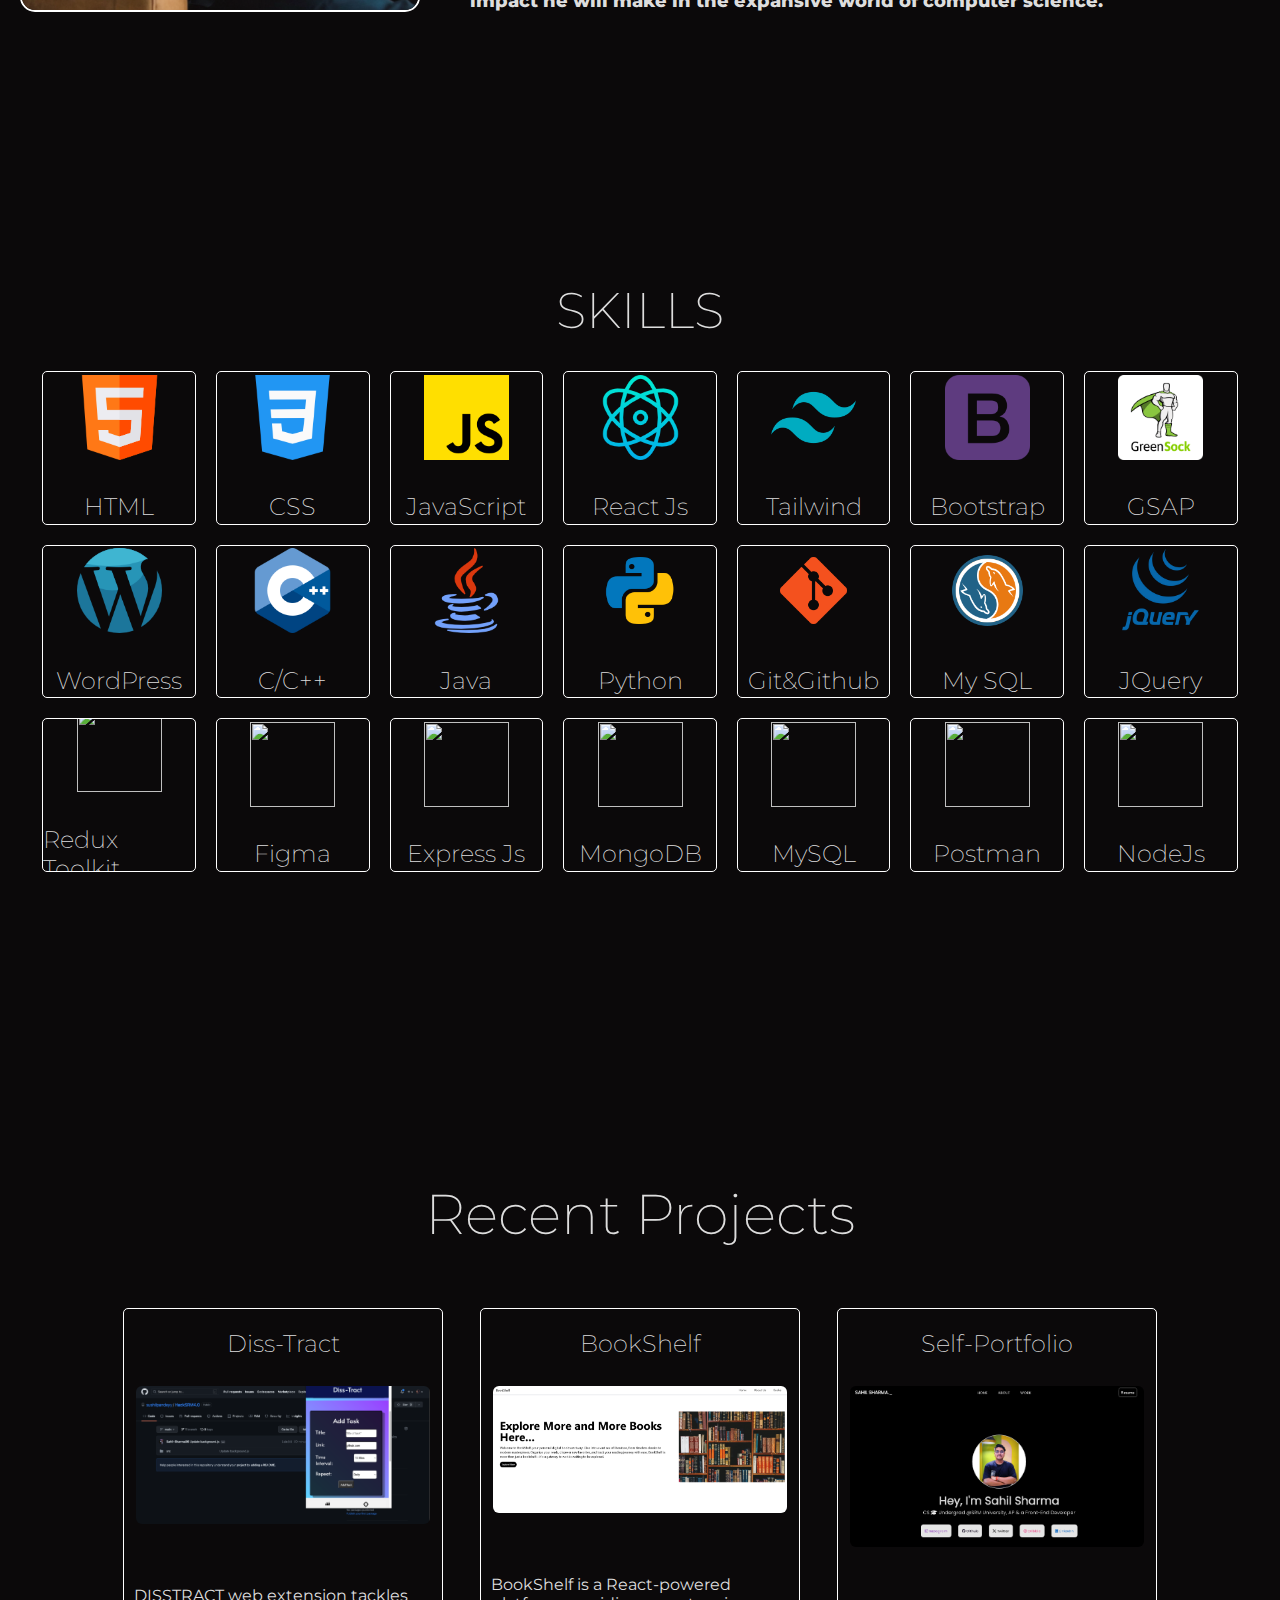
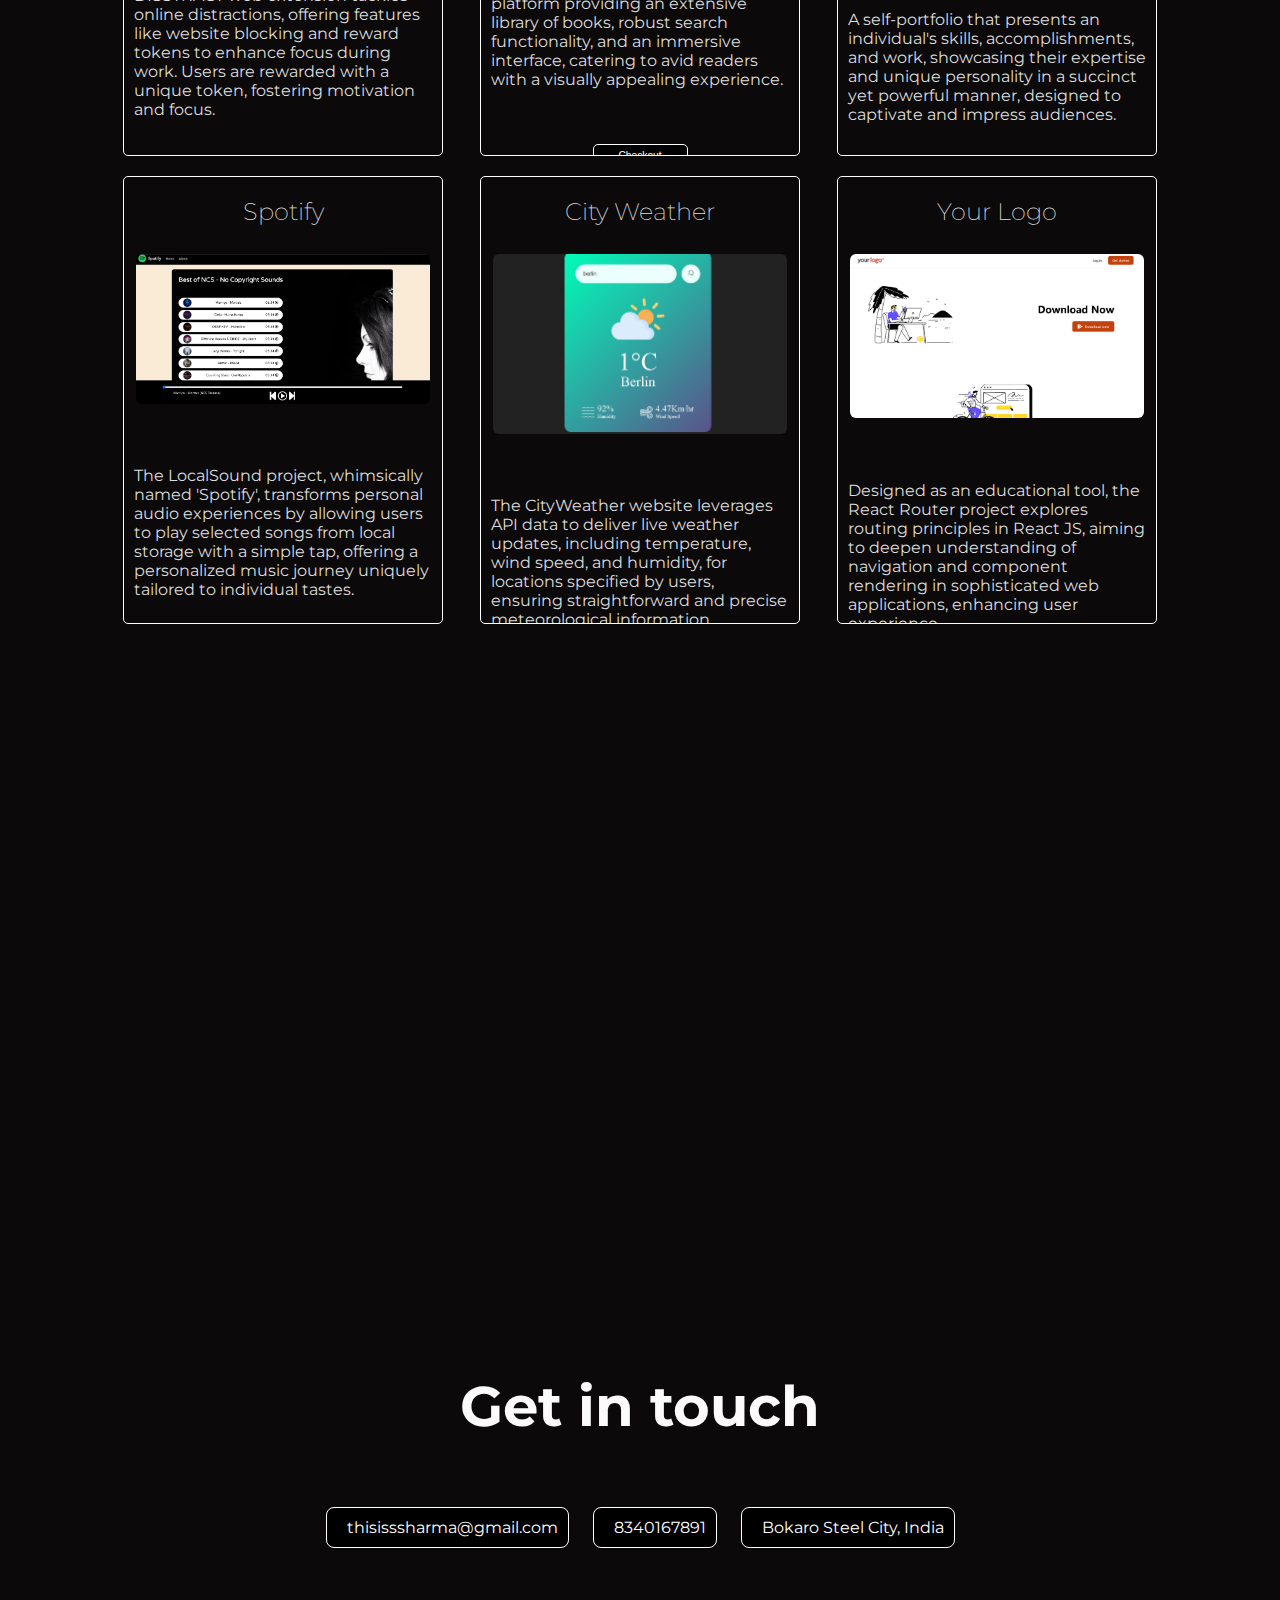
==== commit 61b39d74: "Changes in Skills section" ====
--- a/index.html
+++ b/index.html
@@ -168,6 +168,34 @@
                 <img class="skillImage" src="./Assets/Jquery.webp" alt="" />
                 <h2>JQuery</h2>
               </div>
+              <div class="jquery skillCard">
+                <img class="skillImage" src="https://cdn.zapier.com/storage/blog/4ec8fc7dc3a75758a3913bab9e5a4fd8_2.500x278.png" alt="" />
+                <h2>Redux Toolkit</h2>
+              </div>
+              <div class="jquery skillCard">
+                <img class="skillImage" src="https://cdn.sanity.io/images/599r6htc/localized/46a76c802176eb17b04e12108de7e7e0f3736dc6-1024x1024.png?w=804&h=804&q=75&fit=max&auto=format" alt="" />
+                <h2>Figma</h2>
+              </div>
+              <div class="jquery skillCard">
+                <img class="skillImage" src="https://ajeetchaulagain.com/static/7cb4af597964b0911fe71cb2f8148d64/87351/express-js.png" alt="" />
+                <h2>Express Js</h2>
+              </div>
+              <div class="jquery skillCard">
+                <img class="skillImage" src="https://encrypted-tbn0.gstatic.com/images?q=tbn:ANd9GcTNyOe4xJhJFvDUbm1OSFnnEc4plFTvdYrBmOfNf-YUNA&s" alt="" />
+                <h2>MongoDB</h2>
+              </div>
+              <div class="jquery skillCard">
+                <img class="skillImage" src="https://pbs.twimg.com/profile_images/1255113654049128448/J5Yt92WW_400x400.png" alt="" />
+                <h2>MySQL</h2>
+              </div>
+              <div class="jquery skillCard">
+                <img class="skillImage" src="https://encrypted-tbn0.gstatic.com/images?q=tbn:ANd9GcQrQHVAKk9F6iM2_JNGAAPV1mSBQB1o525qiDzN7A9SYwA29DVy2WFmWakzvdOMcndalaA&usqp=CAU" alt="" />
+                <h2>Postman</h2>
+              </div>
+              <div class="jquery skillCard">
+                <img class="skillImage" src="https://miro.medium.com/v2/resize:fit:800/1*bc9pmTiyKR0WNPka2w3e0Q.png" alt="" />
+                <h2>NodeJs</h2>
+              </div>
             </div>
           </div>
         </div>
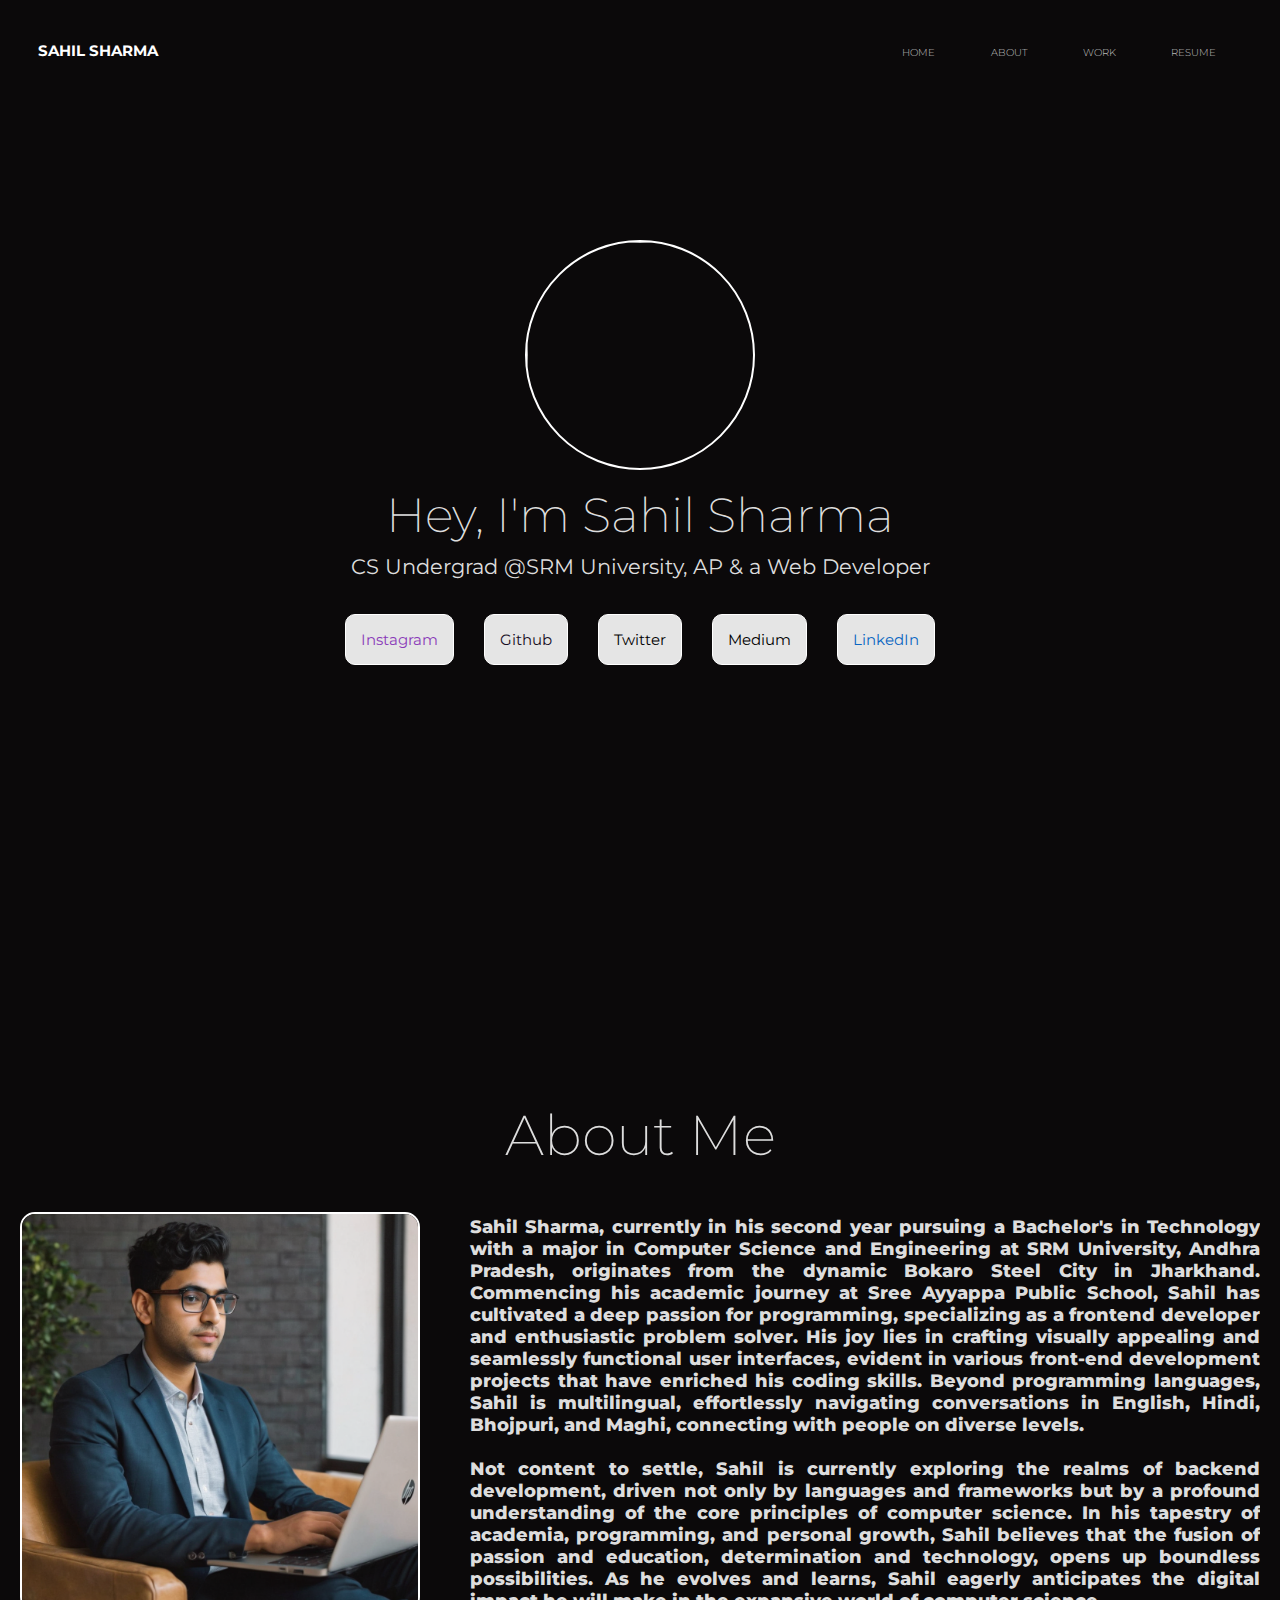
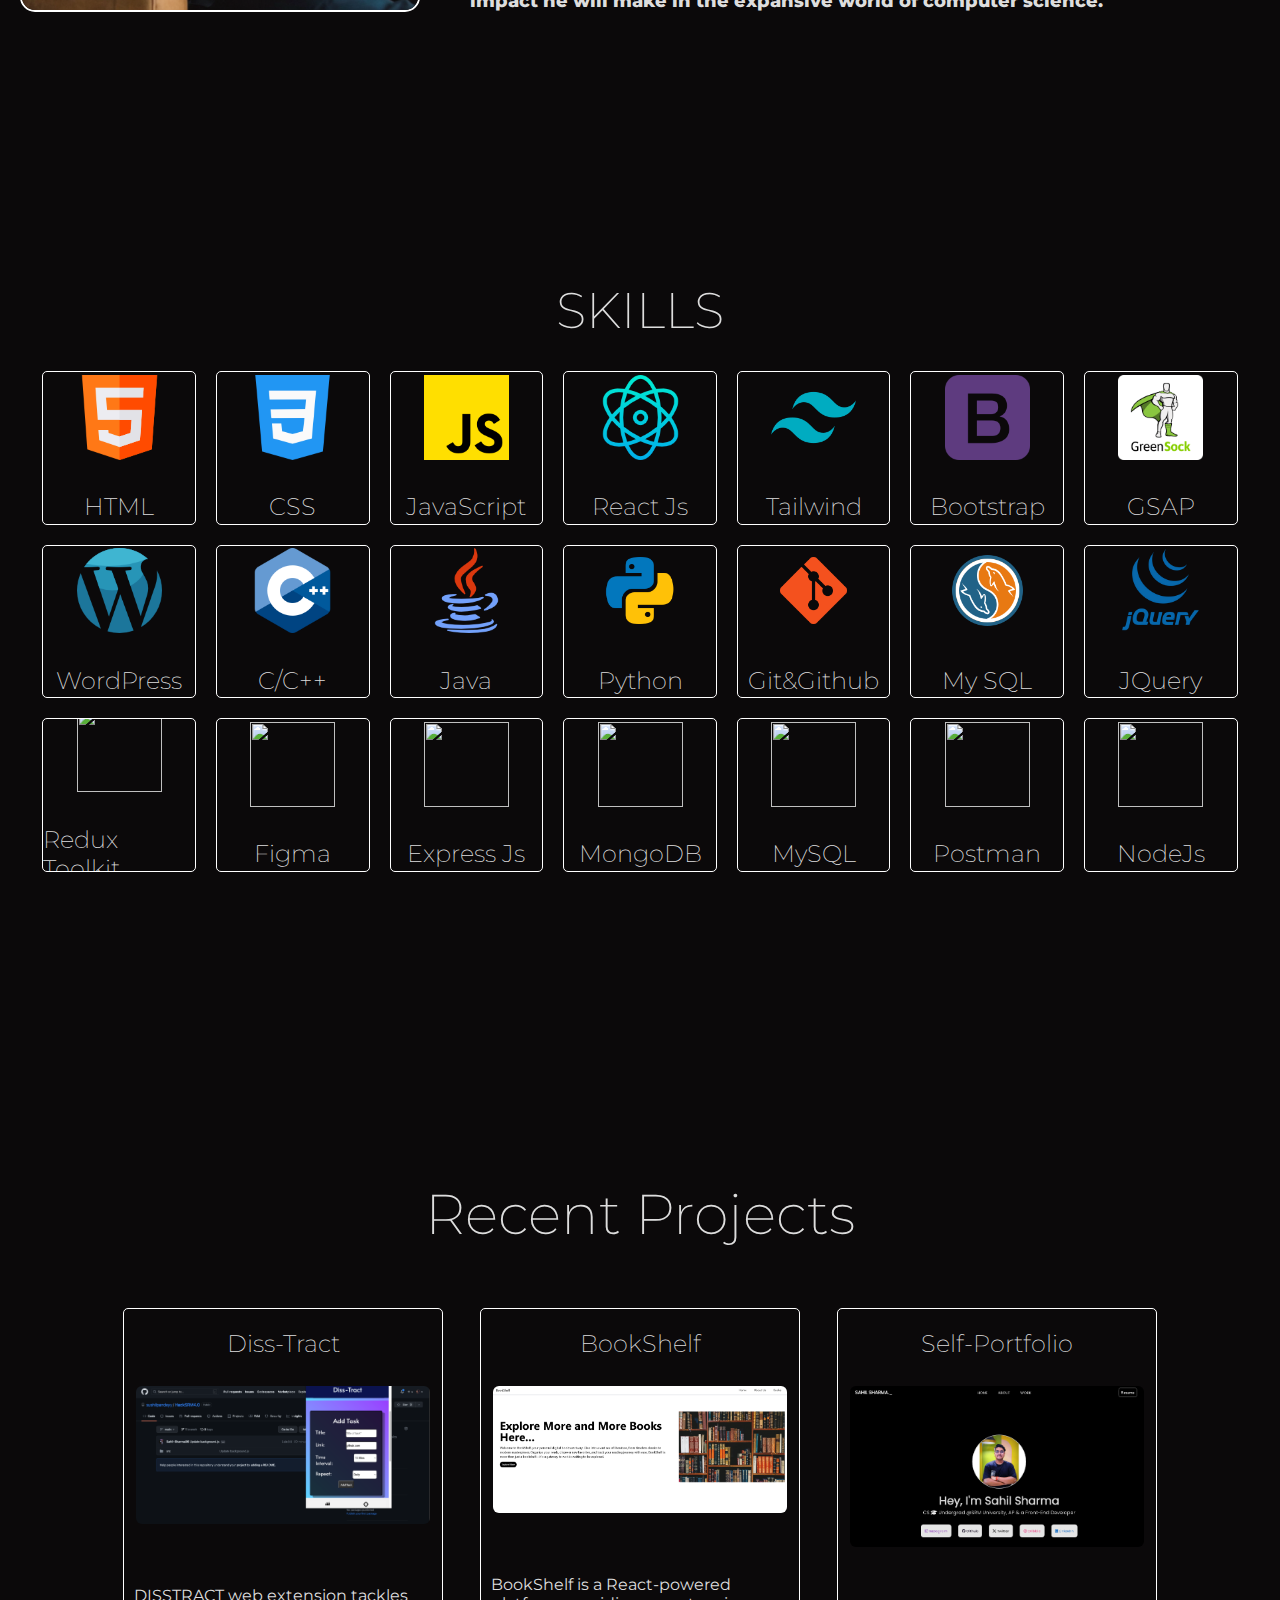
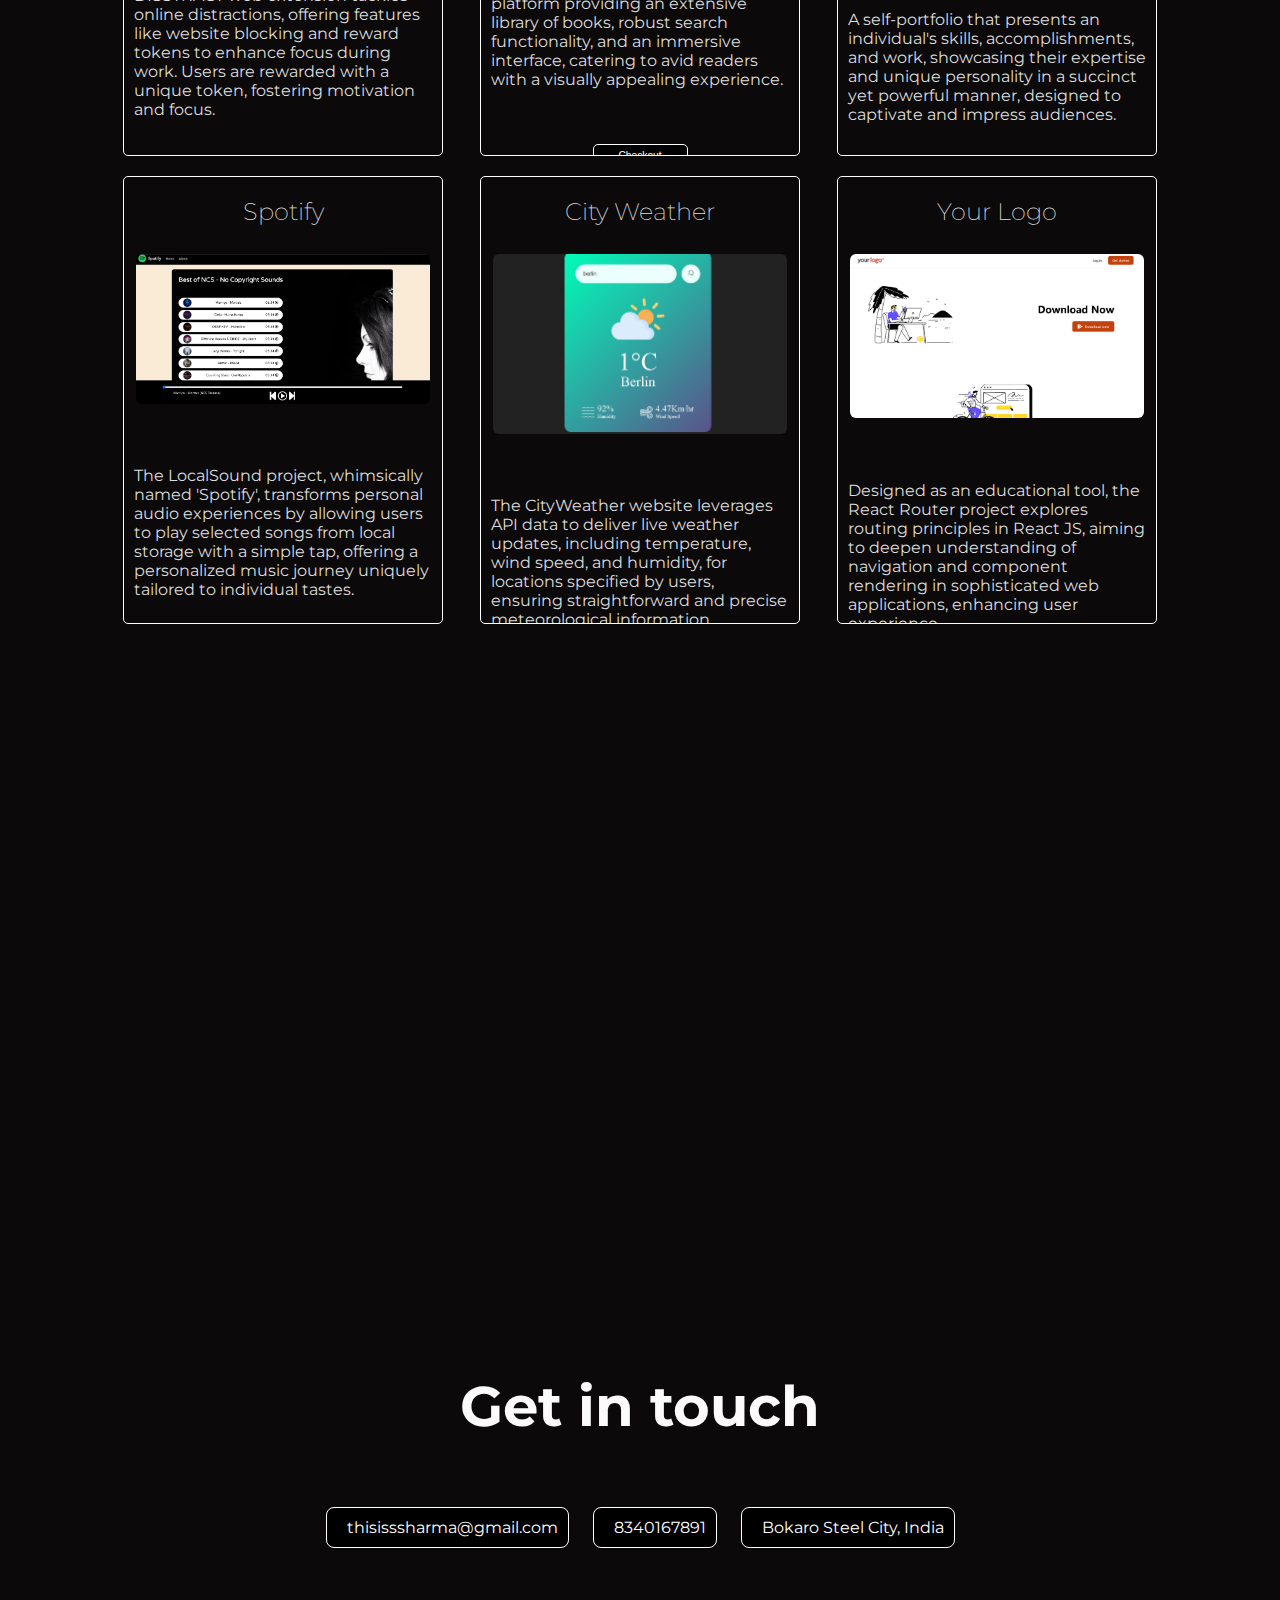
==== commit 8148e6a4: "Links improvements" ====
--- a/index.html
+++ b/index.html
@@ -44,7 +44,7 @@
               <p>
                 CS
                 <i class="fa-solid fa-graduation-cap" style="color: #ffffff"></i>
-                Undergrad @SRM University, AP & a Front-End Developer
+                Undergrad @SRM University, AP & a Web Developer
               </p>
             </div>
           </div>
@@ -65,8 +65,8 @@
             </p>
             
             <p class="socialIcon">
-              <a href="https://dribbble.com/SharmaSahil06" class="dribble"
-                ><i class="fa-brands fa-dribbble"></i> Dribble</a
+              <a href="https://medium.com/@thisisssharma" class="dribble"
+                ><i class="fa-brands fa-medium" style="color: #000000;"></i></i> Medium</a
               >
             </p>
             <p class="socialIcon">
--- a/style.css
+++ b/style.css
@@ -268,7 +268,7 @@
 }
 
 .socialMedia .socialIcon .dribble {
-  color: #ea4c89;
+  color: #000000;
 }
 
 .socialMedia .socialIcon .linkedIn {
@@ -525,6 +525,7 @@
 @media (max-width: 600px) {
   .skillsContainer {
     width: 100%;
+    height: 170vh;
     margin-top: 20px; 
   }
 
@@ -613,6 +614,7 @@
   top: 30%;
   left: 20%;
 }
+
 
 .project .link:hover{
   background-color: rgb(220, 220, 220);
@@ -717,6 +719,10 @@
     font-size: 15px;
   }
 
+  .link a{
+    font-size: 0.8rem;
+  }
+
   .project .link:hover {
     background-color: rgb(220, 220, 220);
     color: black;
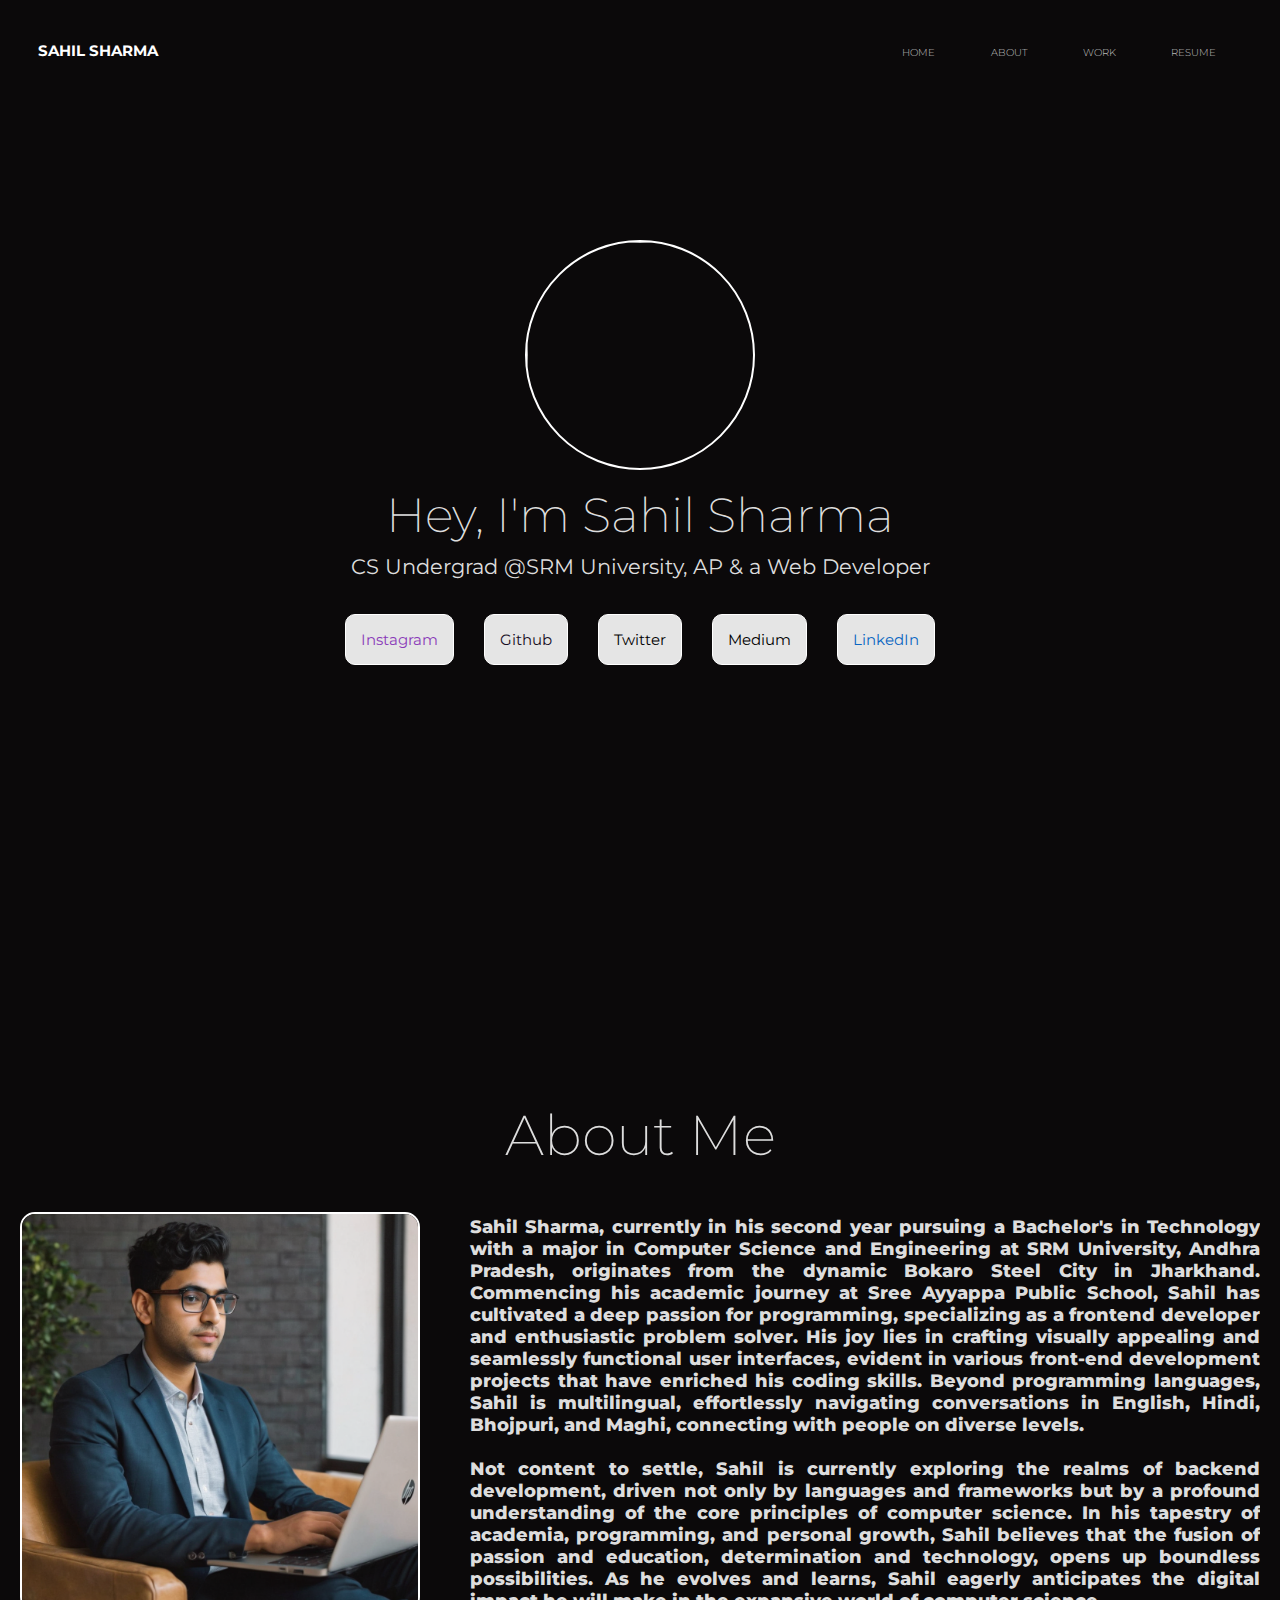
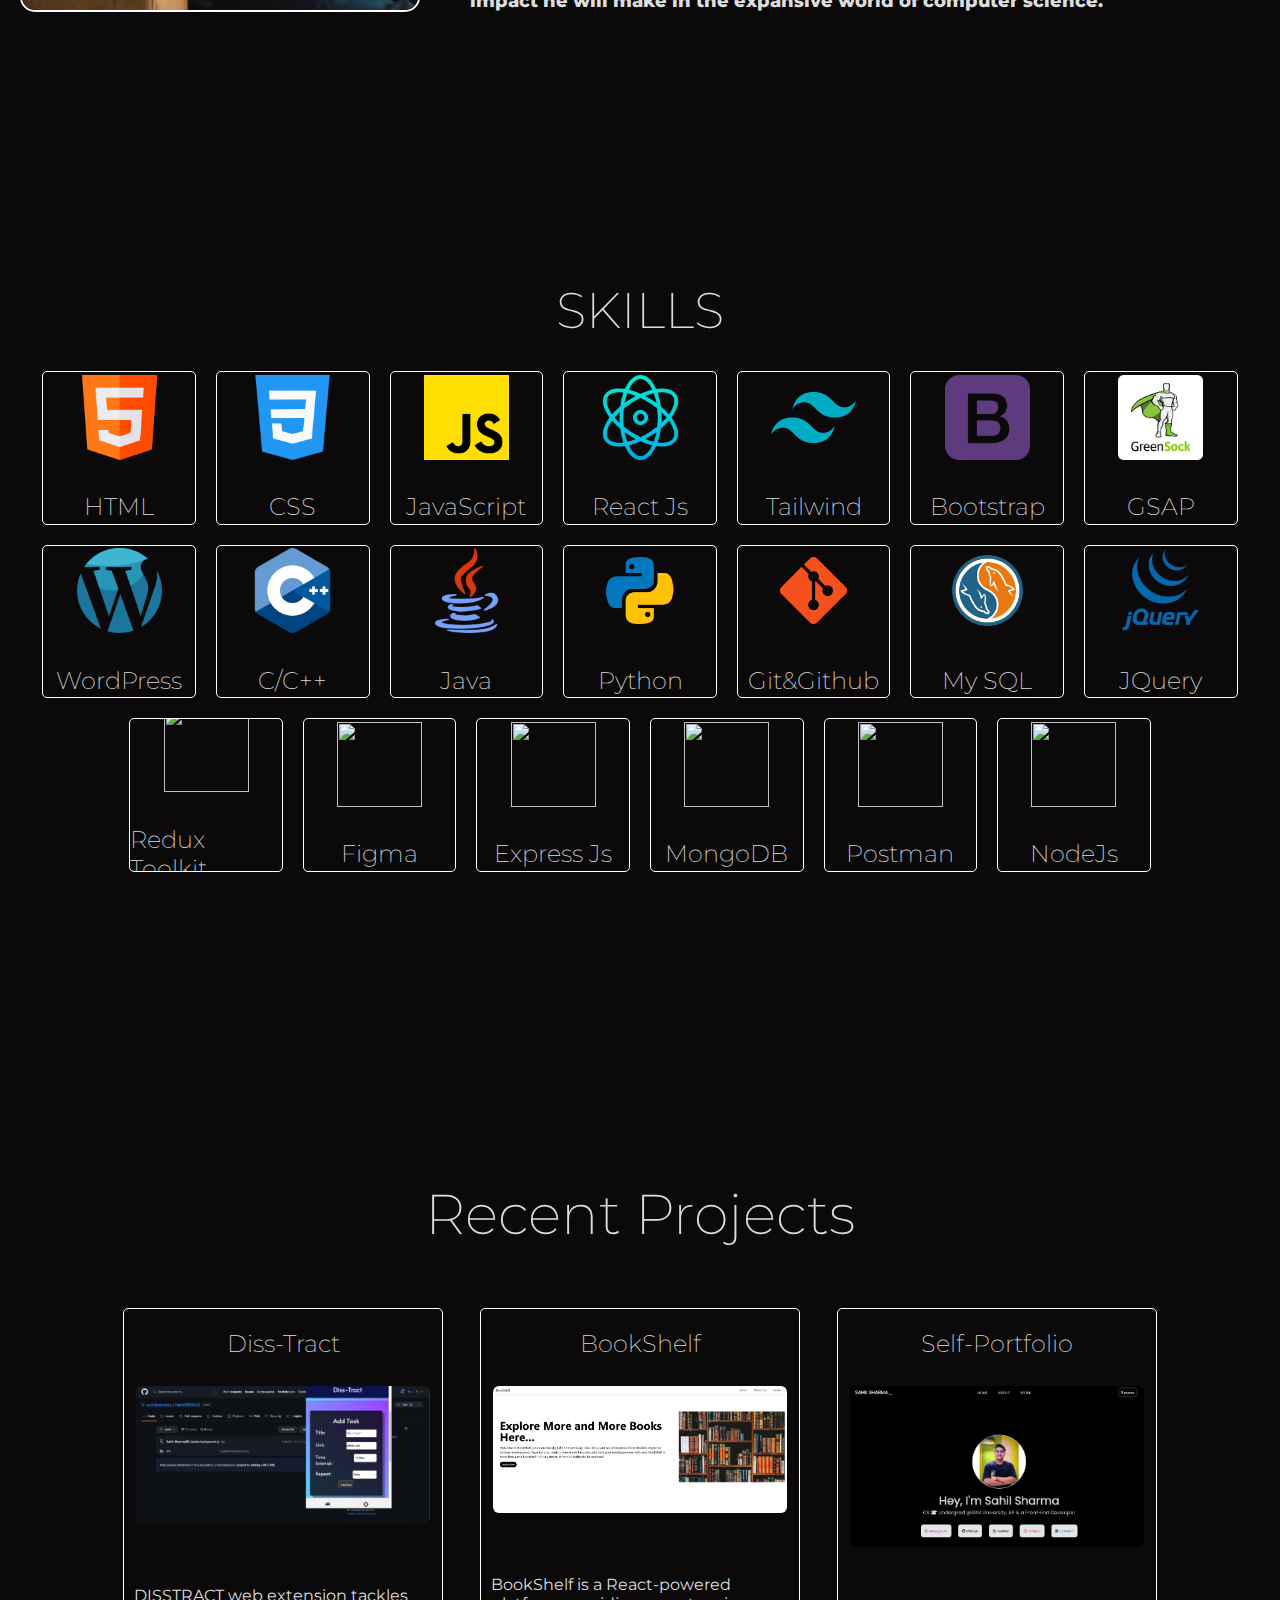
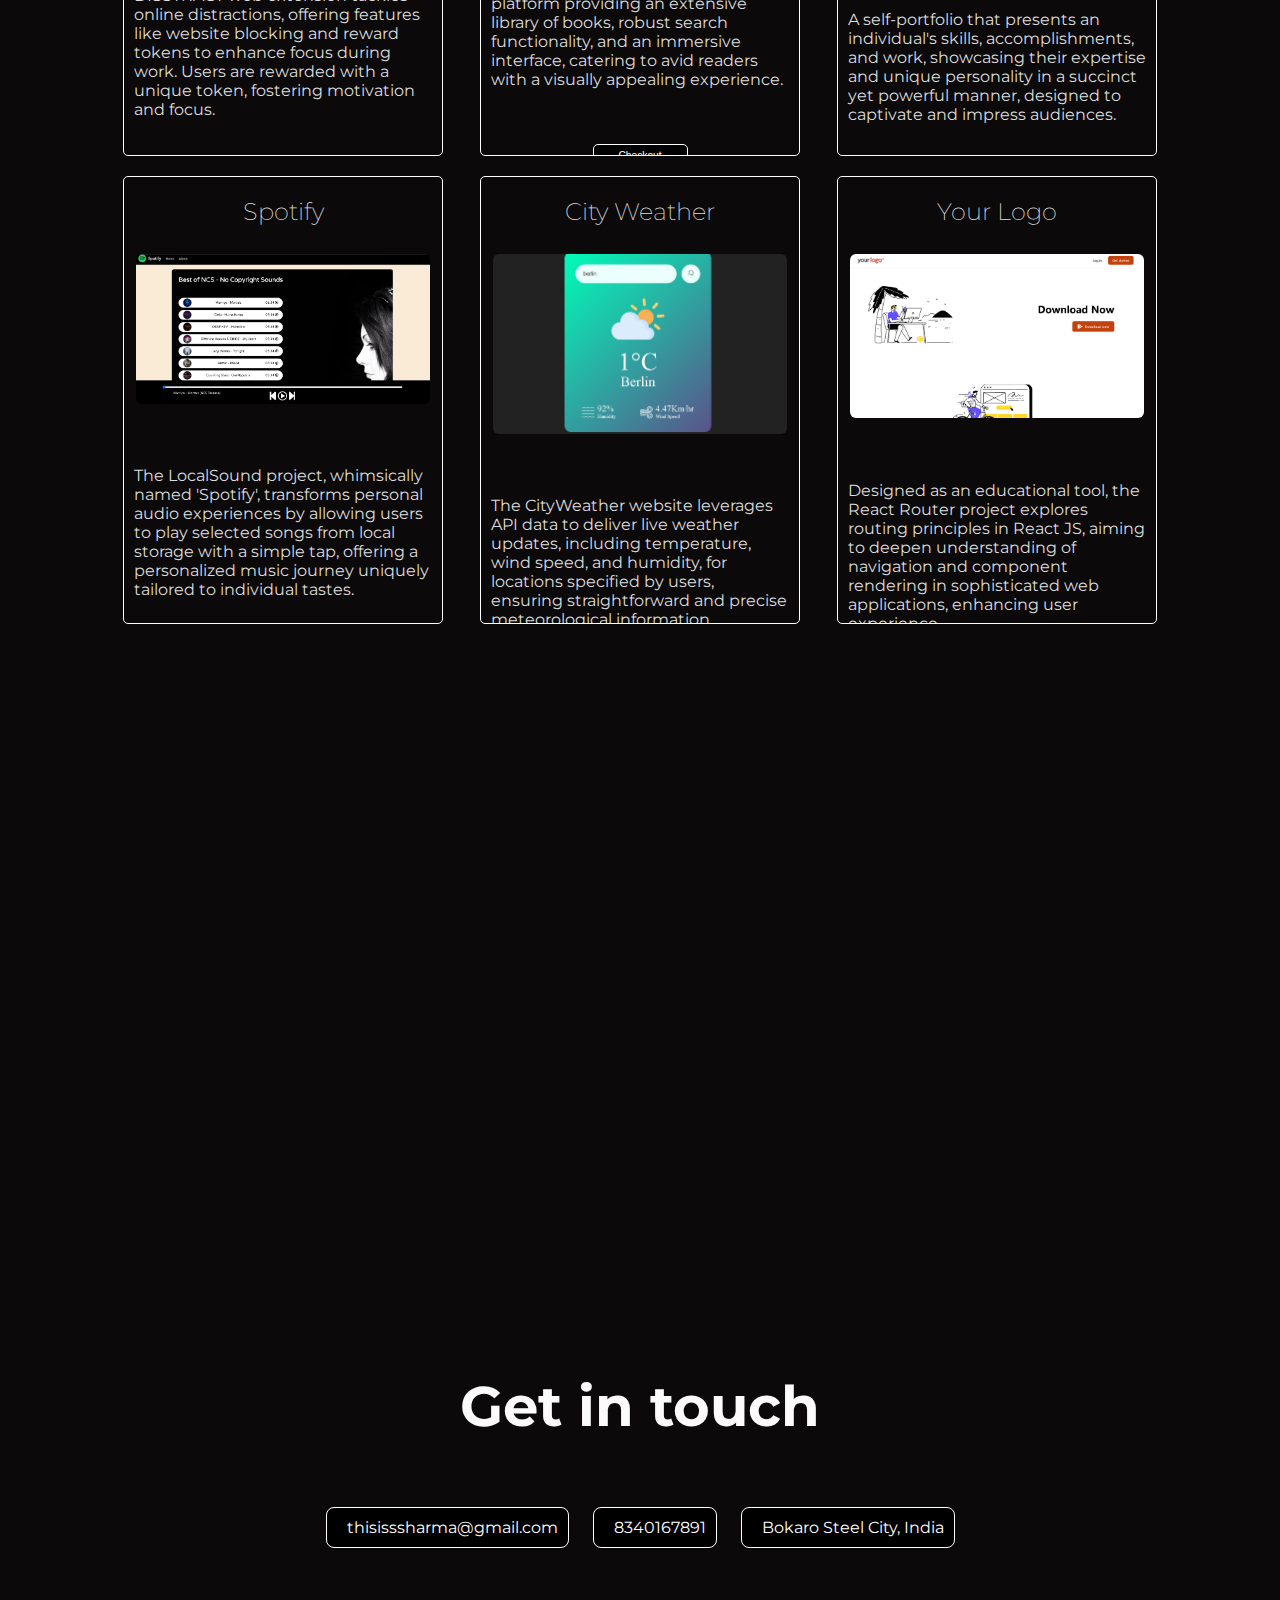
==== commit 2e96fae3: "index changes" ====
--- a/index.html
+++ b/index.html
@@ -1,355 +1,363 @@
 <!DOCTYPE html>
 <html lang="en">
-  <head>
-    <meta charset="UTF-8" />
-    <meta name="viewport" content="width=device-width, initial-scale=1.0" />
-    <title>Portfolio Website</title>
-    <link rel="stylesheet" href="style.css" />
-    <link
-    href="https://cdn.jsdelivr.net/npm/remixicon@4.2.0/fonts/remixicon.css"
-    rel="stylesheet"
-/>
-  </head>
-  <body>
-
-    <div class="main">
-
-      <div class="nav">
-        <h1 id="logo">SAHIL SHARMA</h1>
-        <i class="ri-menu-line" id="menu-icon"></i>
-        <div class="navPart2">
-          <ul class="navLinks">
-            <li><a href="#home-Page"><h2>HOME</h2></a></li>
-            <li><a href="#about-Page"><h2>ABOUT</h2></a></li>
-            <li><a href="#work-Page"><h2>WORK</h2></a></li>
-            <li><a class="button resume" href="https://drive.google.com/file/d/19qJJuSrFkynkQlX98zrEZRynOc0UW84W/view?usp=sharing"><h2>RESUME</h2></a></li>
-          </ul>
-        </div>
-      </div>
-  
-      <section id="home-Page">
-        <div class="homePage">
-          <div class="imageContainer">
-            <img
-              class="image"
-              src="https://avatars.githubusercontent.com/u/116885079?v=4"
-              alt=""
-            />
-          </div>
-          <div class="nameAndSmallIntro">
-            <div class="name">
-              <h2>Hey, I'm <span id="my-Name">Sahil Sharma</span></h2>
-            </div>
-            <div class="smallIntro">
-              <p>
-                CS
-                <i class="fa-solid fa-graduation-cap" style="color: #ffffff"></i>
-                Undergrad @SRM University, AP & a Web Developer
-              </p>
-            </div>
-          </div>
-          <div class="socialMedia">
-            <p class="socialIcon">
-              <a href="https://www.instagram.com/sharma_ji0612/" class="insta"
-                ><i class="fa-brands fa-instagram"></i>   Instagram</a
-              >
+
+<head>
+  <meta charset="UTF-8" />
+  <meta name="viewport" content="width=device-width, initial-scale=1.0" />
+  <title>Portfolio Website</title>
+  <link rel="stylesheet" href="style.css" />
+  <link href="https://cdn.jsdelivr.net/npm/remixicon@4.2.0/fonts/remixicon.css" rel="stylesheet" />
+</head>
+
+<body>
+
+  <div class="main">
+
+    <div class="nav">
+      <h1 id="logo">SAHIL SHARMA</h1>
+      <i class="ri-menu-line" id="menu-icon"></i>
+      <div class="navPart2">
+        <ul class="navLinks">
+          <li><a href="#home-Page">
+              <h2>HOME</h2>
+            </a></li>
+          <li><a href="#about-Page">
+              <h2>ABOUT</h2>
+            </a></li>
+          <li><a href="#work-Page">
+              <h2>WORK</h2>
+            </a></li>
+          <li><a class="button resume"
+              href="https://drive.google.com/drive/u/0/folders/1MHVKzgvNR-iDYamSN-5asyXZFSp8sdPz">
+              <h2>RESUME</h2>
+            </a></li>
+        </ul>
+      </div>
+    </div>
+
+    <section id="home-Page">
+      <div class="homePage">
+        <div class="imageContainer">
+          <img class="image" src="https://avatars.githubusercontent.com/u/116885079?v=4" alt="" />
+        </div>
+        <div class="nameAndSmallIntro">
+          <div class="name">
+            <h2>Hey, I'm <span id="my-Name">Sahil Sharma</span></h2>
+          </div>
+          <div class="smallIntro">
+            <p>
+              CS
+              <i class="fa-solid fa-graduation-cap" style="color: #ffffff"></i>
+              Undergrad @SRM University, AP & a Web Developer
             </p>
-            <p class="socialIcon">
-              <a href="https://github.com/Sahil-Sharma06" class="github"
-                ><i class="fa-brands fa-github"></i> Github</a
-              >
+          </div>
+        </div>
+        <div class="socialMedia">
+          <p class="socialIcon">
+            <a href="https://www.instagram.com/sharma_ji0612/" class="insta"><i class="fa-brands fa-instagram"></i>
+              Instagram</a>
+          </p>
+          <p class="socialIcon">
+            <a href="https://github.com/Sahil-Sharma06" class="github"><i class="fa-brands fa-github"></i> Github</a>
+          </p>
+          <!-- I want to change my new twitter account link -->
+          <p class="socialIcon">
+            <a href="https://twitter.com/Sharmaa_ji06" class="twitter"><i class="fa-brands fa-x-twitter"></i>
+              Twitter</a>
+          </p>
+
+          <p class="socialIcon">
+            <a href="https://medium.com/@thisisssharma" class="dribble"><i class="fa-brands fa-medium"
+                style="color: #000000;"></i></i> Medium</a>
+          </p>
+          <p class="socialIcon">
+            <a href="https://www.linkedin.com/in/sahil-sharma-a735b4247/" class="linkedIn"><i
+                class="fa-brands fa-linkedin"></i> LinkedIn</a>
+          </p>
+        </div>
+      </div>
+
+
+    </section>
+
+    <section id="about-Page">
+
+      <div class="aboutPage">
+        <div class="aboutHeading">
+          <h1>About Me</h1>
+        </div>
+        <div class="aboutMe" id="about-me">
+          <div class="aboutMeImage">
+            <img id="about-me-img" src="./Assets/AboutMeImage.png" alt="" />
+          </div>
+          <div class="aboutMeContent">
+            <p class="aboutMe-content">
+              Sahil Sharma, currently in his second year pursuing a Bachelor's in Technology with a major in Computer
+              Science and Engineering at SRM University, Andhra Pradesh, originates from the dynamic Bokaro Steel City
+              in Jharkhand. Commencing his academic journey at Sree Ayyappa Public School, Sahil has cultivated a deep
+              passion for programming, specializing as a frontend developer and enthusiastic problem solver. His joy
+              lies in crafting visually appealing and seamlessly functional user interfaces, evident in various
+              front-end development projects that have enriched his coding skills. Beyond programming languages, Sahil
+              is multilingual, effortlessly navigating conversations in English, Hindi, Bhojpuri, and Maghi, connecting
+              with people on diverse levels.
+
+
+              <br />
+              <br />
+              Not content to settle, Sahil is currently exploring the realms of backend development, driven not only by
+              languages and frameworks but by a profound understanding of the core principles of computer science. In
+              his tapestry of academia, programming, and personal growth, Sahil believes that the fusion of passion and
+              education, determination and technology, opens up boundless possibilities. As he evolves and learns, Sahil
+              eagerly anticipates the digital impact he will make in the expansive world of computer science.
             </p>
-            <!-- I want to change my new twitter account link -->
-            <p class="socialIcon">
-              <a href="https://twitter.com/Sharmaa_ji06" class="twitter"><i class="fa-brands fa-x-twitter"></i> Twitter</a>
-            </p>
-            
-            <p class="socialIcon">
-              <a href="https://medium.com/@thisisssharma" class="dribble"
-                ><i class="fa-brands fa-medium" style="color: #000000;"></i></i> Medium</a
-              >
-            </p>
-            <p class="socialIcon">
-              <a href="https://www.linkedin.com/in/sahil-sharma-a735b4247/" class="linkedIn"
-                ><i class="fa-brands fa-linkedin"></i> LinkedIn</a
-              >
-            </p>
-          </div>
-        </div>
-    
-  
-      </section>
-      
-      <section id="about-Page">
-  
-        <div class="aboutPage">
-          <div class="aboutHeading">
-            <h1>About Me</h1>
-          </div>
-          <div class="aboutMe" id="about-me">
-            <div class="aboutMeImage">
-              <img id="about-me-img" src="./Assets/AboutMeImage.png" alt="" />
-            </div>
-            <div class="aboutMeContent">
-              <p class="aboutMe-content">
-                Sahil Sharma, currently in his second year pursuing a Bachelor's in Technology with a major in Computer Science and Engineering at SRM University, Andhra Pradesh, originates from the dynamic Bokaro Steel City in Jharkhand. Commencing his academic journey at Sree Ayyappa Public School, Sahil has cultivated a deep passion for programming, specializing as a frontend developer and enthusiastic problem solver. His joy lies in crafting visually appealing and seamlessly functional user interfaces, evident in various front-end development projects that have enriched his coding skills. Beyond programming languages, Sahil is multilingual, effortlessly navigating conversations in English, Hindi, Bhojpuri, and Maghi, connecting with people on diverse levels.
-  
-  
-                <br />
-                <br />
-                Not content to settle, Sahil is currently exploring the realms of backend development, driven not only by languages and frameworks but by a profound understanding of the core principles of computer science. In his tapestry of academia, programming, and personal growth, Sahil believes that the fusion of passion and education, determination and technology, opens up boundless possibilities. As he evolves and learns, Sahil eagerly anticipates the digital impact he will make in the expansive world of computer science.
-              </p>
-            </div>
-          </div>
-        </div>
-  
-      </section>
-  
-      <section id="skill-Page">
-  
-        <div class="skillsContainer">
-          <div class="skillsHeading">
-            <h1 class="skillHeading">SKILLS</h1>
-    
-            <div class="skills" id="skill-Cards">
-              <div class="html skillCard">
-                <img class="skillImage" src="./Assets/html.png" alt="" />
-                <h2>HTML</h2>
-              </div>
-              <div class="css skillCard">
-                <img class="skillImage" src="./Assets/css-3.png" alt="" />
-                <h2>CSS</h2>
-              </div>
-              <div class="js skillCard">
-                <img class="skillImage" src="./Assets/js.png" alt="" />
-                <h2>JavaScript</h2>
-              </div>
-              <div class="react skillCard">
-                <img class="skillImage" src="./Assets/physics.png" alt="" />
-                <h2>React Js</h2>
-              </div>
-              <div class="tailwind skillCard">
-                <img class="skillImage" src="./Assets/tailwind.png" alt="" />
-                <h2>Tailwind</h2>
-              </div>
-              <div class="bootstrap skillCard">
-                <img class="skillImage" src="./Assets/bootstrap.png" alt="" />
-                <h2>Bootstrap</h2>
-              </div>
-              <div class="gsap skillCard">
-                <img class="skillImage" src="./Assets/greensock@2x.png" alt="" />
-                <h2>GSAP</h2>
-              </div>
-              <div class="wordpress skillCard">
-                <img class="skillImage" src="./Assets/wordpress.png" alt="" />
-                <h2>WordPress</h2>
-              </div>
-              <div class="cPlusPlus skillCard">
-                <img class="skillImage" src="./Assets/c-.png" alt="" />
-                <h2>C/C++</h2>
-              </div>
-              <div class="java skillCard">
-                <img class="skillImage" src="./Assets/java.png" alt="" />
-                <h2>Java</h2>
-              </div>
-              <div class="python skillCard">
-                <img class="skillImage" src="./Assets/python.png" alt="" />
-                <h2>Python</h2>
-              </div>
-              <div class="gitAndGitHub skillCard">
-                <img class="skillImage" src="./Assets/git.png" alt="" />
-                <h2>Git&Github</h2>
-              </div>
-              <div class="mysql skillCard">
-                <img class="skillImage" src="./Assets/mysql.png" alt="" />
-                <h2>My SQL</h2>
-              </div>
-              <div class="jquery skillCard">
-                <img class="skillImage" src="./Assets/Jquery.webp" alt="" />
-                <h2>JQuery</h2>
-              </div>
-              <div class="jquery skillCard">
-                <img class="skillImage" src="https://cdn.zapier.com/storage/blog/4ec8fc7dc3a75758a3913bab9e5a4fd8_2.500x278.png" alt="" />
-                <h2>Redux Toolkit</h2>
-              </div>
-              <div class="jquery skillCard">
-                <img class="skillImage" src="https://cdn.sanity.io/images/599r6htc/localized/46a76c802176eb17b04e12108de7e7e0f3736dc6-1024x1024.png?w=804&h=804&q=75&fit=max&auto=format" alt="" />
-                <h2>Figma</h2>
-              </div>
-              <div class="jquery skillCard">
-                <img class="skillImage" src="https://ajeetchaulagain.com/static/7cb4af597964b0911fe71cb2f8148d64/87351/express-js.png" alt="" />
-                <h2>Express Js</h2>
-              </div>
-              <div class="jquery skillCard">
-                <img class="skillImage" src="https://encrypted-tbn0.gstatic.com/images?q=tbn:ANd9GcTNyOe4xJhJFvDUbm1OSFnnEc4plFTvdYrBmOfNf-YUNA&s" alt="" />
-                <h2>MongoDB</h2>
-              </div>
-              <div class="jquery skillCard">
-                <img class="skillImage" src="https://pbs.twimg.com/profile_images/1255113654049128448/J5Yt92WW_400x400.png" alt="" />
-                <h2>MySQL</h2>
-              </div>
-              <div class="jquery skillCard">
-                <img class="skillImage" src="https://encrypted-tbn0.gstatic.com/images?q=tbn:ANd9GcQrQHVAKk9F6iM2_JNGAAPV1mSBQB1o525qiDzN7A9SYwA29DVy2WFmWakzvdOMcndalaA&usqp=CAU" alt="" />
-                <h2>Postman</h2>
-              </div>
-              <div class="jquery skillCard">
-                <img class="skillImage" src="https://miro.medium.com/v2/resize:fit:800/1*bc9pmTiyKR0WNPka2w3e0Q.png" alt="" />
-                <h2>NodeJs</h2>
-              </div>
-            </div>
-          </div>
-        </div>
-  
-      </section>
-  
-  
-      <section id="project-Page">
-  
-        <div class="recentWorkContainer" id="work-Page">
-          <div class="recentWorkHeading">
-            <h1 class="recentHeading">Recent Projects</h1>
-    
-            <div class="projects">
-              <div class="disstract project">
-                <h2 class="projectHeading">Diss-Tract</h2>
-                <img src="./Assets/Diss-Tract.png" alt="" />
-                <p class="projectContent">
-                  DISSTRACT web extension tackles online distractions, offering
-                  features like website blocking and reward tokens to enhance focus
-                  during work. Users are rewarded with a unique token, fostering
-                  motivation and focus.
-                </p>
-                <a
-                class="button"
-                href=""
-                ><button class="link"><a href="https://chromewebstore.google.com/detail/disstract/pglfgdgdfkkklgfiikjilgjdbpfmioli">Checkout <i class="fa-solid fa-arrow-up-right-from-square"></i></a></button></a
-              >
-              </div>
-              <div class="letterBot project">
-                <h2 class="projectHeading">BookShelf</h2>
-                <img src="./Assets/BookShelf.png" alt="" />
-                <p class="projectContent">
-                  BookShelf is a React-powered platform providing an extensive library of books, robust search functionality, and an immersive interface, catering to avid readers with a visually appealing experience.
-                </p>
-                <a
-                class="button"
-                href=""
-                ><button class="link"><a href="https://book-shelf-eta.vercel.app/">Checkout <i class="fa-solid fa-arrow-up-right-from-square"></i></a></button></a
-              >
-              </div>
-              <div class="portfolio project">
-                <h2 class="projectHeading">Self-Portfolio</h2>
-                <img src="./Assets/self-portfolio.png" alt="" />
-                <p class="projectContent">
-                  A self-portfolio that presents an individual's skills, accomplishments, and work, showcasing their expertise and unique personality in a succinct yet powerful manner, designed to captivate and impress audiences.
-                </p>
-                <a
-                class="button"
-                href=""
-                ><button class="link"><a href="https://portfolio-sahilsharma.netlify.app/">Checkout <i class="fa-solid fa-arrow-up-right-from-square"></i></a></button></a
-              >
-              </div>
-              <div class="SpotifyClone project">
-                <h2 class="projectHeading">Spotify</h2>
-                <img src="./Assets/Spotify.png" alt="" />
-                <p class="projectContent">
-                  The LocalSound project, whimsically named 'Spotify', transforms personal audio experiences by allowing users to play selected songs from local storage with a simple tap, offering a personalized music journey uniquely tailored to individual tastes.                </p>
-                <a
-                class="button"
-                href=""
-                ><button class="link"><a href="https://github.com/Sahil-Sharma06/SpotifyClone">Checkout<i class="fa-solid fa-arrow-up-right-from-square"></i></a></button></a
-              >
-              </div>
-              <div class="weatherapp project">
-                <h2 class="projectHeading">City Weather</h2>
-                <img src="./Assets/weather-app.png" alt="" />
-                <p class="projectContent">
-                  The CityWeather website leverages API data to deliver live weather updates, including temperature, wind speed, and humidity, for locations specified by users, ensuring straightforward and precise meteorological information.
-                </p>
-                <a
-                class="button"
-                href=""
-                ><button class="link"><a href="https://weather-web-app-brdz-q1y4zxqpu-sahils-projects-172607c8.vercel.app/">Checkout<i class="fa-solid fa-arrow-up-right-from-square"></i></a></button></a
-              >
-              </div>
-              <div class="yourLogo project">
-                <h2 class="projectHeading">Your Logo</h2>
-                <img src="./Assets/yourlogo.png" alt="" />
-                <p class="projectContent">
-                  Designed as an educational tool, the React Router project explores routing principles in React JS, aiming to deepen understanding of navigation and component rendering in sophisticated web applications, enhancing user experience.
-                </p>
-                <a
-                class="button"
-                href=""
-                ><button class="link"><a href="https://github.com/Sahil-Sharma06/YourLogo-Learning-Project-">Checkout<i class="fa-solid fa-arrow-up-right-from-square"></i></a></button></a
-              >
-              </div>
-            </div>
-          </div>
-        </div>
-    
-  
-      </section>
-  
-      
-      <section class="contact-me" id="contact-loc">
-        <h1>Get in touch</h1>
-        <div class="contact">
-          <div class="contact-card">
-            <i class="fa-regular fa-envelope"></i>
-            <p>thisisssharma@gmail.com</p>
-          </div>
-          <div class="contact-card">
-            <i class="fa-solid fa-phone"></i>
-            <p>8340167891</p>
-          </div>
-          <div class="contact-card">
-            <i class="fa-solid fa-address-card"></i>
-            <p>Bokaro Steel City, India</p>
-          </div>
-        </div>
-        <div class="socialMedia footer">
-          <p class="socialIcon">
-            <a href="https://www.instagram.com/sharma_ji0612/" class="insta"
-              ><i class="fa-brands fa-instagram"></i> Instagram</a
-            >
-          </p>
-          <p class="socialIcon">
-            <a href="https://github.com/Sahil-Sharma06" class="github"
-              ><i class="fa-brands fa-github"></i> Github</a
-            >
-          </p>
-          <p class="socialIcon">
-            <a href="https://twitter.com/Sharmaji0612" class="twitter">
-              <i class="fa-brands fa-x-twitter"></i> Twitter</a
-            >
-          </p>
-          <p class="socialIcon">
-            <a href="https://dribbble.com/SharmaSahil06" class="dribble"
-              ><i class="fa-brands fa-dribbble"></i> Dribble</a
-            >
-          </p>
-          <p class="socialIcon">
-            <a href="https://www.linkedin.com/in/sahil-sharma-a735b4247/" class="linkedIn"
-              ><i class="fa-brands fa-linkedin"></i> LinkedIn</a
-            >
-          </p>
-        </div>
-      </section>
-  
-      <script
-        src="https://kit.fontawesome.com/61b1ea64b8.js"
-        crossorigin="anonymous"
-      ></script>
-      <script src="https://cdnjs.cloudflare.com/ajax/libs/gsap/3.12.4/gsap.min.js" integrity="sha512-EZI2cBcGPnmR89wTgVnN3602Yyi7muWo8y1B3a8WmIv1J9tYG+udH4LvmYjLiGp37yHB7FfaPBo8ly178m9g4Q==" crossorigin="anonymous" referrerpolicy="no-referrer"></script>
-      
-      <script src="https://cdnjs.cloudflare.com/ajax/libs/gsap/3.12.4/ScrollTrigger.min.js" integrity="sha512-OzC82YiH3UmMMs6Ydd9f2i7mS+UFL5f977iIoJ6oy07AJT+ePds9QOEtqXztSH29Nzua59fYS36knmMcv79GOg==" crossorigin="anonymous" referrerpolicy="no-referrer"></script>
-  
-      <script src="js.js"></script>
-    </body>
-  </html>
-  
-
-
-    </div>
-    +          </div>
+        </div>
+      </div>
+
+    </section>
+
+    <section id="skill-Page">
+
+      <div class="skillsContainer">
+        <div class="skillsHeading">
+          <h1 class="skillHeading">SKILLS</h1>
+
+          <div class="skills" id="skill-Cards">
+            <div class="html skillCard">
+              <img class="skillImage" src="./Assets/html.png" alt="" />
+              <h2>HTML</h2>
+            </div>
+            <div class="css skillCard">
+              <img class="skillImage" src="./Assets/css-3.png" alt="" />
+              <h2>CSS</h2>
+            </div>
+            <div class="js skillCard">
+              <img class="skillImage" src="./Assets/js.png" alt="" />
+              <h2>JavaScript</h2>
+            </div>
+            <div class="react skillCard">
+              <img class="skillImage" src="./Assets/physics.png" alt="" />
+              <h2>React Js</h2>
+            </div>
+            <div class="tailwind skillCard">
+              <img class="skillImage" src="./Assets/tailwind.png" alt="" />
+              <h2>Tailwind</h2>
+            </div>
+            <div class="bootstrap skillCard">
+              <img class="skillImage" src="./Assets/bootstrap.png" alt="" />
+              <h2>Bootstrap</h2>
+            </div>
+            <div class="gsap skillCard">
+              <img class="skillImage" src="./Assets/greensock@2x.png" alt="" />
+              <h2>GSAP</h2>
+            </div>
+            <div class="wordpress skillCard">
+              <img class="skillImage" src="./Assets/wordpress.png" alt="" />
+              <h2>WordPress</h2>
+            </div>
+            <div class="cPlusPlus skillCard">
+              <img class="skillImage" src="./Assets/c-.png" alt="" />
+              <h2>C/C++</h2>
+            </div>
+            <div class="java skillCard">
+              <img class="skillImage" src="./Assets/java.png" alt="" />
+              <h2>Java</h2>
+            </div>
+            <div class="python skillCard">
+              <img class="skillImage" src="./Assets/python.png" alt="" />
+              <h2>Python</h2>
+            </div>
+            <div class="gitAndGitHub skillCard">
+              <img class="skillImage" src="./Assets/git.png" alt="" />
+              <h2>Git&Github</h2>
+            </div>
+            <div class="mysql skillCard">
+              <img class="skillImage" src="./Assets/mysql.png" alt="" />
+              <h2>My SQL</h2>
+            </div>
+            <div class="jquery skillCard">
+              <img class="skillImage" src="./Assets/Jquery.webp" alt="" />
+              <h2>JQuery</h2>
+            </div>
+            <div class="jquery skillCard">
+              <img class="skillImage"
+                src="https://cdn.zapier.com/storage/blog/4ec8fc7dc3a75758a3913bab9e5a4fd8_2.500x278.png" alt="" />
+              <h2>Redux Toolkit</h2>
+            </div>
+            <div class="jquery skillCard">
+              <img class="skillImage"
+                src="https://cdn.sanity.io/images/599r6htc/localized/46a76c802176eb17b04e12108de7e7e0f3736dc6-1024x1024.png?w=804&h=804&q=75&fit=max&auto=format"
+                alt="" />
+              <h2>Figma</h2>
+            </div>
+            <div class="jquery skillCard">
+              <img class="skillImage"
+                src="https://ajeetchaulagain.com/static/7cb4af597964b0911fe71cb2f8148d64/87351/express-js.png" alt="" />
+              <h2>Express Js</h2>
+            </div>
+            <div class="jquery skillCard">
+              <img class="skillImage"
+                src="https://encrypted-tbn0.gstatic.com/images?q=tbn:ANd9GcTNyOe4xJhJFvDUbm1OSFnnEc4plFTvdYrBmOfNf-YUNA&s"
+                alt="" />
+              <h2>MongoDB</h2>
+            </div>
+            <div class="jquery skillCard">
+              <img class="skillImage"
+                src="https://encrypted-tbn0.gstatic.com/images?q=tbn:ANd9GcQrQHVAKk9F6iM2_JNGAAPV1mSBQB1o525qiDzN7A9SYwA29DVy2WFmWakzvdOMcndalaA&usqp=CAU"
+                alt="" />
+              <h2>Postman</h2>
+            </div>
+            <div class="jquery skillCard">
+              <img class="skillImage" src="https://miro.medium.com/v2/resize:fit:800/1*bc9pmTiyKR0WNPka2w3e0Q.png"
+                alt="" />
+              <h2>NodeJs</h2>
+            </div>
+          </div>
+        </div>
+      </div>
+
+    </section>
+
+
+    <section id="project-Page">
+
+      <div class="recentWorkContainer" id="work-Page">
+        <div class="recentWorkHeading">
+          <h1 class="recentHeading">Recent Projects</h1>
+
+          <div class="projects">
+            <div class="disstract project">
+              <h2 class="projectHeading">Diss-Tract</h2>
+              <img src="./Assets/Diss-Tract.png" alt="" />
+              <p class="projectContent">
+                DISSTRACT web extension tackles online distractions, offering
+                features like website blocking and reward tokens to enhance focus
+                during work. Users are rewarded with a unique token, fostering
+                motivation and focus.
+              </p>
+              <a class="button" href=""><button class="link"><a
+                    href="https://chromewebstore.google.com/detail/disstract/pglfgdgdfkkklgfiikjilgjdbpfmioli">Checkout
+                    <i class="fa-solid fa-arrow-up-right-from-square"></i></a></button></a>
+            </div>
+            <div class="letterBot project">
+              <h2 class="projectHeading">BookShelf</h2>
+              <img src="./Assets/BookShelf.png" alt="" />
+              <p class="projectContent">
+                BookShelf is a React-powered platform providing an extensive library of books, robust search
+                functionality, and an immersive interface, catering to avid readers with a visually appealing
+                experience.
+              </p>
+              <a class="button" href=""><button class="link"><a href="https://book-shelf-eta.vercel.app/">Checkout <i
+                      class="fa-solid fa-arrow-up-right-from-square"></i></a></button></a>
+            </div>
+            <div class="portfolio project">
+              <h2 class="projectHeading">Self-Portfolio</h2>
+              <img src="./Assets/self-portfolio.png" alt="" />
+              <p class="projectContent">
+                A self-portfolio that presents an individual's skills, accomplishments, and work, showcasing their
+                expertise and unique personality in a succinct yet powerful manner, designed to captivate and impress
+                audiences.
+              </p>
+              <a class="button" href=""><button class="link"><a
+                    href="https://portfolio-sahilsharma.netlify.app/">Checkout <i
+                      class="fa-solid fa-arrow-up-right-from-square"></i></a></button></a>
+            </div>
+            <div class="SpotifyClone project">
+              <h2 class="projectHeading">Spotify</h2>
+              <img src="./Assets/Spotify.png" alt="" />
+              <p class="projectContent">
+                The LocalSound project, whimsically named 'Spotify', transforms personal audio experiences by allowing
+                users to play selected songs from local storage with a simple tap, offering a personalized music journey
+                uniquely tailored to individual tastes. </p>
+              <a class="button" href=""><button class="link"><a
+                    href="https://github.com/Sahil-Sharma06/SpotifyClone">Checkout<i
+                      class="fa-solid fa-arrow-up-right-from-square"></i></a></button></a>
+            </div>
+            <div class="weatherapp project">
+              <h2 class="projectHeading">City Weather</h2>
+              <img src="./Assets/weather-app.png" alt="" />
+              <p class="projectContent">
+                The CityWeather website leverages API data to deliver live weather updates, including temperature, wind
+                speed, and humidity, for locations specified by users, ensuring straightforward and precise
+                meteorological information.
+              </p>
+              <a class="button" href=""><button class="link"><a
+                    href="https://weather-web-app-brdz-q1y4zxqpu-sahils-projects-172607c8.vercel.app/">Checkout<i
+                      class="fa-solid fa-arrow-up-right-from-square"></i></a></button></a>
+            </div>
+            <div class="yourLogo project">
+              <h2 class="projectHeading">Your Logo</h2>
+              <img src="./Assets/yourlogo.png" alt="" />
+              <p class="projectContent">
+                Designed as an educational tool, the React Router project explores routing principles in React JS,
+                aiming to deepen understanding of navigation and component rendering in sophisticated web applications,
+                enhancing user experience.
+              </p>
+              <a class="button" href=""><button class="link"><a
+                    href="https://github.com/Sahil-Sharma06/YourLogo-Learning-Project-">Checkout<i
+                      class="fa-solid fa-arrow-up-right-from-square"></i></a></button></a>
+            </div>
+          </div>
+        </div>
+      </div>
+
+
+    </section>
+
+
+    <section class="contact-me" id="contact-loc">
+      <h1>Get in touch</h1>
+      <div class="contact">
+        <div class="contact-card">
+          <i class="fa-regular fa-envelope"></i>
+          <p>thisisssharma@gmail.com</p>
+        </div>
+        <div class="contact-card">
+          <i class="fa-solid fa-phone"></i>
+          <p>8340167891</p>
+        </div>
+        <div class="contact-card">
+          <i class="fa-solid fa-address-card"></i>
+          <p>Bokaro Steel City, India</p>
+        </div>
+      </div>
+      <div class="socialMedia footer">
+        <p class="socialIcon">
+          <a href="https://www.instagram.com/sharma_ji0612/" class="insta"><i class="fa-brands fa-instagram"></i>
+            Instagram</a>
+        </p>
+        <p class="socialIcon">
+          <a href="https://github.com/Sahil-Sharma06" class="github"><i class="fa-brands fa-github"></i> Github</a>
+        </p>
+        <p class="socialIcon">
+          <a href="https://twitter.com/Sharmaji0612" class="twitter">
+            <i class="fa-brands fa-x-twitter"></i> Twitter</a>
+        </p>
+        <p class="socialIcon">
+          <a href="https://medium.com/@thisisssharma" class="dribble"><i class="fa-brands fa-medium"
+              style="color: #000000;"></i></i> Medium</a>
+        </p>
+        <p class="socialIcon">
+          <a href="https://www.linkedin.com/in/sahil-sharma-a735b4247/" class="linkedIn"><i
+              class="fa-brands fa-linkedin"></i> LinkedIn</a>
+        </p>
+      </div>
+    </section>
+
+    <script src="https://kit.fontawesome.com/61b1ea64b8.js" crossorigin="anonymous"></script>
+    <script src="https://cdnjs.cloudflare.com/ajax/libs/gsap/3.12.4/gsap.min.js"
+      integrity="sha512-EZI2cBcGPnmR89wTgVnN3602Yyi7muWo8y1B3a8WmIv1J9tYG+udH4LvmYjLiGp37yHB7FfaPBo8ly178m9g4Q=="
+      crossorigin="anonymous" referrerpolicy="no-referrer"></script>
+
+    <script src="https://cdnjs.cloudflare.com/ajax/libs/gsap/3.12.4/ScrollTrigger.min.js"
+      integrity="sha512-OzC82YiH3UmMMs6Ydd9f2i7mS+UFL5f977iIoJ6oy07AJT+ePds9QOEtqXztSH29Nzua59fYS36knmMcv79GOg=="
+      crossorigin="anonymous" referrerpolicy="no-referrer"></script>
+
+    <script src="js.js"></script>
+</body>
+
+</html>
+
+
+
+</div>--- a/style.css
+++ b/style.css
@@ -683,7 +683,7 @@
 @media (max-width: 600px) {
   .recentWorkContainer{
     width: 100%;
-    height: 370vh;
+    height: 390vh;
     margin-top: 35vh; 
   }
   .projects {
